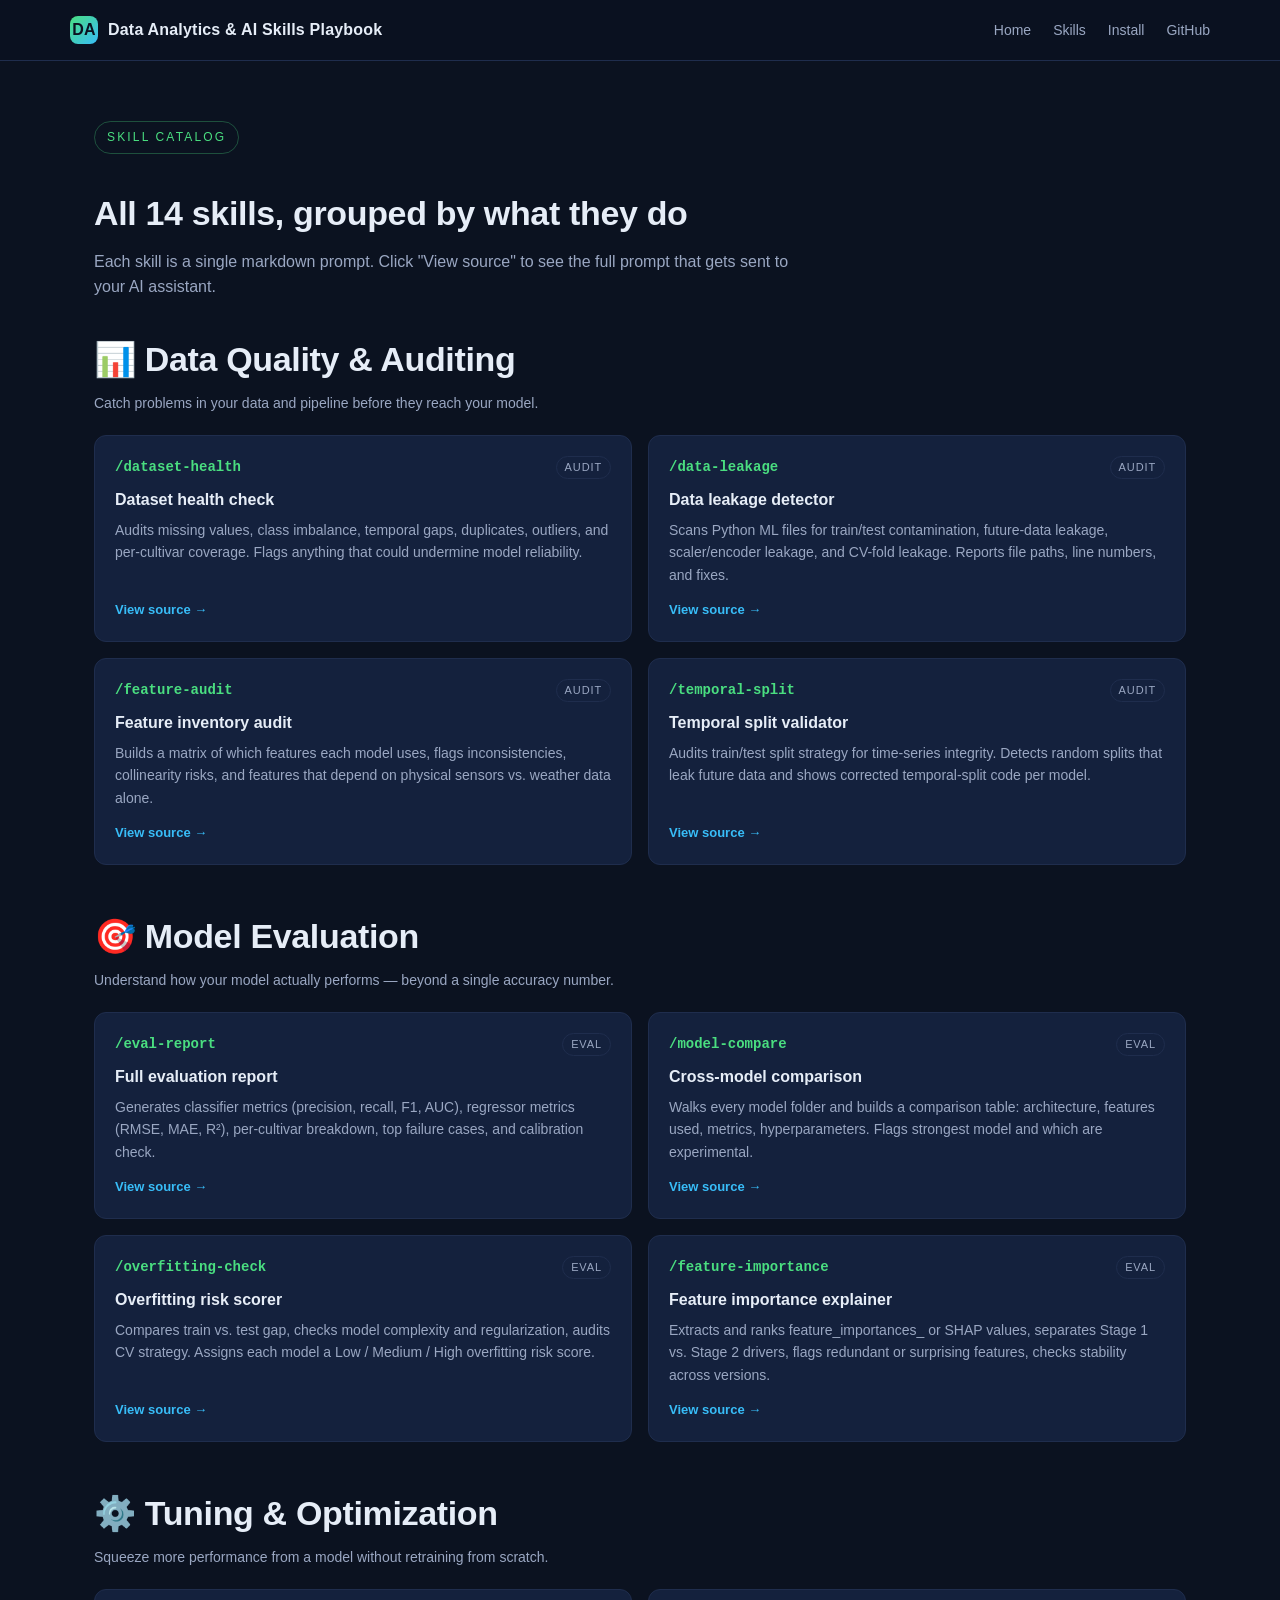
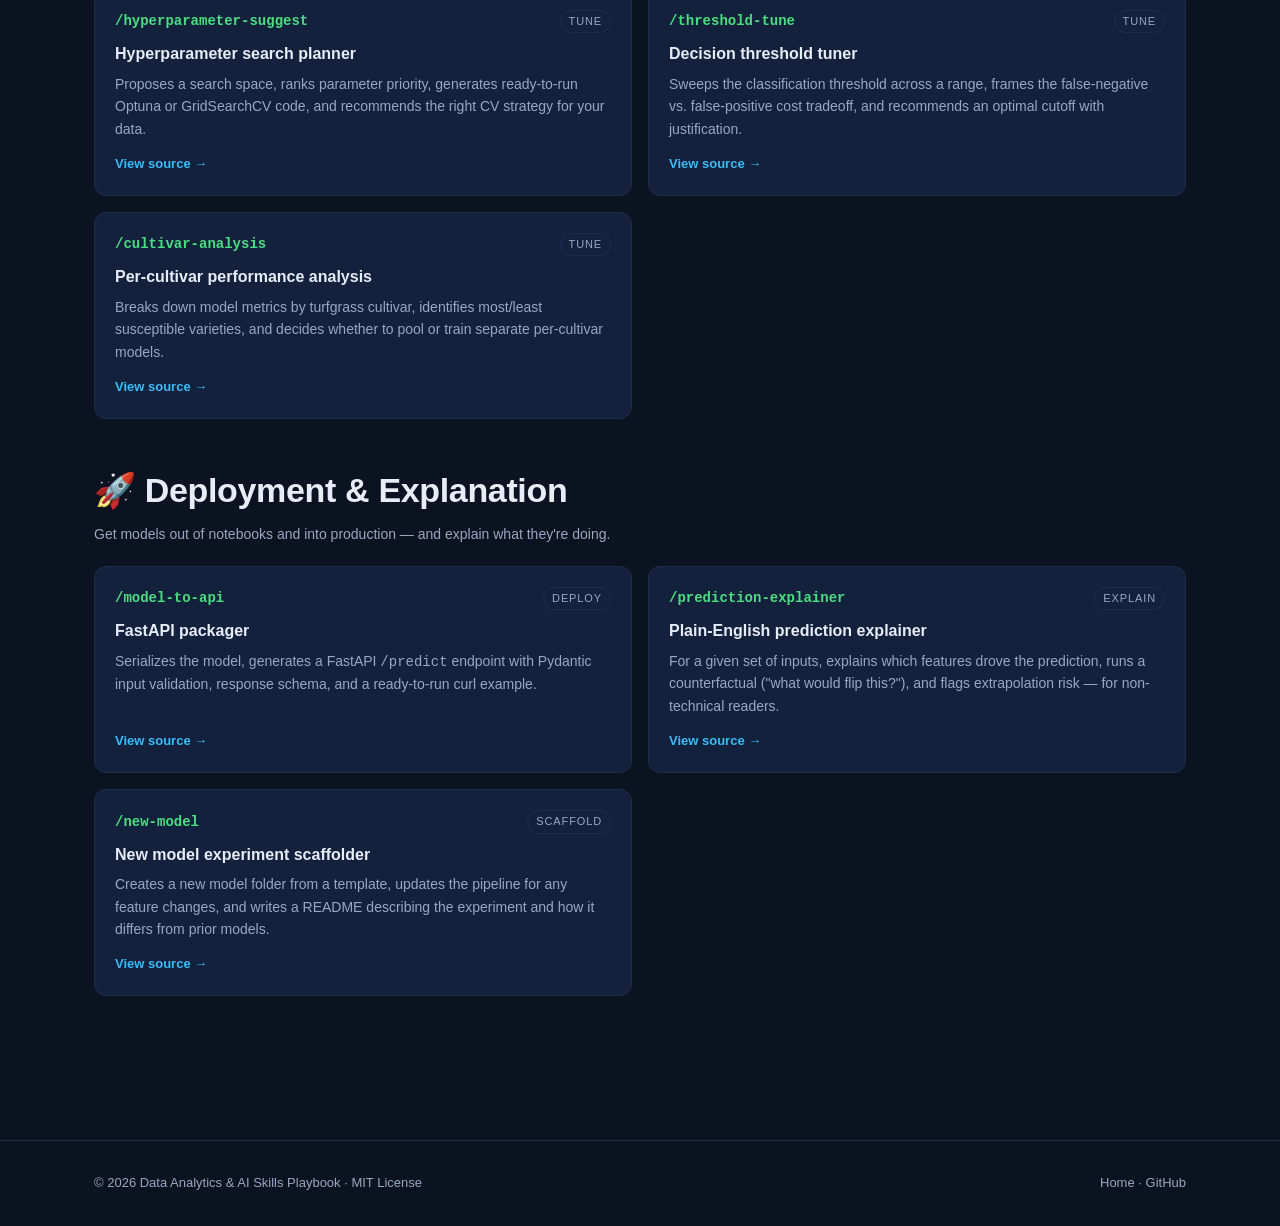
==== skills.html @ b908f193 "Initial commit: Data Analytics & AI Skills Playbook 14 reusable AI prompts grouped into 4 categories" ====
<!doctype html>
<html lang="en">
<head>
  <meta charset="utf-8" />
  <meta name="viewport" content="width=device-width, initial-scale=1" />
  <title>Skills · Data Analytics & AI Skills Playbook</title>
  <meta name="description" content="Browse all 14 skills in the Data Analytics & AI Skills Playbook." />
  <link rel="stylesheet" href="assets/styles.css" />
</head>
<body>

<header class="site">
  <div class="container nav">
    <a class="brand" href="index.html">
      <span class="logo">DA</span>
      <span>Data Analytics &amp; AI Skills Playbook</span>
    </a>
    <nav class="nav-links">
      <a href="index.html">Home</a>
      <a href="skills.html">Skills</a>
      <a href="index.html#install">Install</a>
      <a href="https://github.com/massadraza/Data-Analytics-and-AI-Skills-Playbook" target="_blank" rel="noopener">GitHub</a>
    </nav>
  </div>
</header>

<section>
  <div class="container">
    <span class="eyebrow">Skill catalog</span>
    <h2 style="margin-top:14px;">All 14 skills, grouped by what they do</h2>
    <p class="section-sub">Each skill is a single markdown prompt. Click "View source" to see the full prompt that gets sent to your AI assistant.</p>

    <!-- ============ DATA QUALITY & AUDITING ============ -->
    <div class="category">
      <h2>📊 Data Quality &amp; Auditing</h2>
      <p class="cat-sub">Catch problems in your data and pipeline before they reach your model.</p>
      <div class="skill-grid">

        <div class="skill">
          <div class="skill-head">
            <span class="name">/dataset-health</span>
            <span class="pill">Audit</span>
          </div>
          <h3>Dataset health check</h3>
          <p>Audits missing values, class imbalance, temporal gaps, duplicates, outliers, and per-cultivar coverage. Flags anything that could undermine model reliability.</p>
          <a class="view" href="skills/dataset-health.md">View source →</a>
        </div>

        <div class="skill">
          <div class="skill-head">
            <span class="name">/data-leakage</span>
            <span class="pill">Audit</span>
          </div>
          <h3>Data leakage detector</h3>
          <p>Scans Python ML files for train/test contamination, future-data leakage, scaler/encoder leakage, and CV-fold leakage. Reports file paths, line numbers, and fixes.</p>
          <a class="view" href="skills/data-leakage.md">View source →</a>
        </div>

        <div class="skill">
          <div class="skill-head">
            <span class="name">/feature-audit</span>
            <span class="pill">Audit</span>
          </div>
          <h3>Feature inventory audit</h3>
          <p>Builds a matrix of which features each model uses, flags inconsistencies, collinearity risks, and features that depend on physical sensors vs. weather data alone.</p>
          <a class="view" href="skills/feature-audit.md">View source →</a>
        </div>

        <div class="skill">
          <div class="skill-head">
            <span class="name">/temporal-split</span>
            <span class="pill">Audit</span>
          </div>
          <h3>Temporal split validator</h3>
          <p>Audits train/test split strategy for time-series integrity. Detects random splits that leak future data and shows corrected temporal-split code per model.</p>
          <a class="view" href="skills/temporal-split.md">View source →</a>
        </div>

      </div>
    </div>

    <!-- ============ MODEL EVALUATION ============ -->
    <div class="category">
      <h2>🎯 Model Evaluation</h2>
      <p class="cat-sub">Understand how your model actually performs — beyond a single accuracy number.</p>
      <div class="skill-grid">

        <div class="skill">
          <div class="skill-head">
            <span class="name">/eval-report</span>
            <span class="pill">Eval</span>
          </div>
          <h3>Full evaluation report</h3>
          <p>Generates classifier metrics (precision, recall, F1, AUC), regressor metrics (RMSE, MAE, R²), per-cultivar breakdown, top failure cases, and calibration check.</p>
          <a class="view" href="skills/eval-report.md">View source →</a>
        </div>

        <div class="skill">
          <div class="skill-head">
            <span class="name">/model-compare</span>
            <span class="pill">Eval</span>
          </div>
          <h3>Cross-model comparison</h3>
          <p>Walks every model folder and builds a comparison table: architecture, features used, metrics, hyperparameters. Flags strongest model and which are experimental.</p>
          <a class="view" href="skills/model-compare.md">View source →</a>
        </div>

        <div class="skill">
          <div class="skill-head">
            <span class="name">/overfitting-check</span>
            <span class="pill">Eval</span>
          </div>
          <h3>Overfitting risk scorer</h3>
          <p>Compares train vs. test gap, checks model complexity and regularization, audits CV strategy. Assigns each model a Low / Medium / High overfitting risk score.</p>
          <a class="view" href="skills/overfitting-check.md">View source →</a>
        </div>

        <div class="skill">
          <div class="skill-head">
            <span class="name">/feature-importance</span>
            <span class="pill">Eval</span>
          </div>
          <h3>Feature importance explainer</h3>
          <p>Extracts and ranks feature_importances_ or SHAP values, separates Stage 1 vs. Stage 2 drivers, flags redundant or surprising features, checks stability across versions.</p>
          <a class="view" href="skills/feature-importance.md">View source →</a>
        </div>

      </div>
    </div>

    <!-- ============ TUNING & OPTIMIZATION ============ -->
    <div class="category">
      <h2>⚙️ Tuning &amp; Optimization</h2>
      <p class="cat-sub">Squeeze more performance from a model without retraining from scratch.</p>
      <div class="skill-grid">

        <div class="skill">
          <div class="skill-head">
            <span class="name">/hyperparameter-suggest</span>
            <span class="pill">Tune</span>
          </div>
          <h3>Hyperparameter search planner</h3>
          <p>Proposes a search space, ranks parameter priority, generates ready-to-run Optuna or GridSearchCV code, and recommends the right CV strategy for your data.</p>
          <a class="view" href="skills/hyperparameter-suggest.md">View source →</a>
        </div>

        <div class="skill">
          <div class="skill-head">
            <span class="name">/threshold-tune</span>
            <span class="pill">Tune</span>
          </div>
          <h3>Decision threshold tuner</h3>
          <p>Sweeps the classification threshold across a range, frames the false-negative vs. false-positive cost tradeoff, and recommends an optimal cutoff with justification.</p>
          <a class="view" href="skills/threshold-tune.md">View source →</a>
        </div>

        <div class="skill">
          <div class="skill-head">
            <span class="name">/cultivar-analysis</span>
            <span class="pill">Tune</span>
          </div>
          <h3>Per-cultivar performance analysis</h3>
          <p>Breaks down model metrics by turfgrass cultivar, identifies most/least susceptible varieties, and decides whether to pool or train separate per-cultivar models.</p>
          <a class="view" href="skills/cultivar-analysis.md">View source →</a>
        </div>

      </div>
    </div>

    <!-- ============ DEPLOYMENT & EXPLANATION ============ -->
    <div class="category">
      <h2>🚀 Deployment &amp; Explanation</h2>
      <p class="cat-sub">Get models out of notebooks and into production — and explain what they're doing.</p>
      <div class="skill-grid">

        <div class="skill">
          <div class="skill-head">
            <span class="name">/model-to-api</span>
            <span class="pill">Deploy</span>
          </div>
          <h3>FastAPI packager</h3>
          <p>Serializes the model, generates a FastAPI <code>/predict</code> endpoint with Pydantic input validation, response schema, and a ready-to-run curl example.</p>
          <a class="view" href="skills/model-to-api.md">View source →</a>
        </div>

        <div class="skill">
          <div class="skill-head">
            <span class="name">/prediction-explainer</span>
            <span class="pill">Explain</span>
          </div>
          <h3>Plain-English prediction explainer</h3>
          <p>For a given set of inputs, explains which features drove the prediction, runs a counterfactual ("what would flip this?"), and flags extrapolation risk — for non-technical readers.</p>
          <a class="view" href="skills/prediction-explainer.md">View source →</a>
        </div>

        <div class="skill">
          <div class="skill-head">
            <span class="name">/new-model</span>
            <span class="pill">Scaffold</span>
          </div>
          <h3>New model experiment scaffolder</h3>
          <p>Creates a new model folder from a template, updates the pipeline for any feature changes, and writes a README describing the experiment and how it differs from prior models.</p>
          <a class="view" href="skills/new-model.md">View source →</a>
        </div>

      </div>
    </div>

  </div>
</section>

<footer class="site">
  <div class="container row">
    <div>© 2026 Data Analytics &amp; AI Skills Playbook · MIT License</div>
    <div>
      <a href="index.html">Home</a> ·
      <a href="https://github.com/massadraza/Data-Analytics-and-AI-Skills-Playbook" target="_blank" rel="noopener">GitHub</a>
    </div>
  </div>
</footer>

</body>
</html>
---- assets/styles.css ----
:root {
  --bg: #0b1220;
  --bg-elev: #111a2e;
  --bg-card: #14213d;
  --border: #1f2d4d;
  --text: #e6edf7;
  --text-dim: #9aa7c2;
  --accent: #4ade80;
  --accent-2: #38bdf8;
  --accent-3: #f59e0b;
  --code-bg: #0d1424;
  --radius: 12px;
  --maxw: 1140px;
  --font: -apple-system, BlinkMacSystemFont, "Segoe UI", Roboto, Helvetica, Arial, sans-serif;
  --mono: "SF Mono", Menlo, Monaco, Consolas, "Liberation Mono", monospace;
}

* { box-sizing: border-box; }

html, body {
  margin: 0;
  padding: 0;
  background: var(--bg);
  color: var(--text);
  font-family: var(--font);
  line-height: 1.6;
  -webkit-font-smoothing: antialiased;
}

a { color: var(--accent-2); text-decoration: none; }
a:hover { text-decoration: underline; }

.container {
  max-width: var(--maxw);
  margin: 0 auto;
  padding: 0 24px;
}

/* ---------- Header ---------- */
header.site {
  position: sticky;
  top: 0;
  z-index: 10;
  background: rgba(11, 18, 32, 0.85);
  backdrop-filter: saturate(140%) blur(10px);
  border-bottom: 1px solid var(--border);
}
.nav {
  display: flex;
  align-items: center;
  justify-content: space-between;
  padding: 16px 0;
}
.brand {
  display: flex;
  align-items: center;
  gap: 10px;
  font-weight: 700;
  color: var(--text);
  letter-spacing: 0.2px;
}
.brand .logo {
  width: 28px; height: 28px;
  border-radius: 8px;
  background: linear-gradient(135deg, var(--accent), var(--accent-2));
  display: inline-flex; align-items: center; justify-content: center;
  color: #0b1220; font-weight: 800;
}
.nav-links { display: flex; gap: 22px; }
.nav-links a {
  color: var(--text-dim);
  font-size: 14px;
  font-weight: 500;
}
.nav-links a:hover { color: var(--text); text-decoration: none; }

/* ---------- Hero ---------- */
.hero {
  padding: 80px 0 60px;
  text-align: center;
  background:
    radial-gradient(1200px 400px at 50% -100px, rgba(74, 222, 128, 0.18), transparent 60%),
    radial-gradient(800px 300px at 80% 0%, rgba(56, 189, 248, 0.12), transparent 60%);
}
.eyebrow {
  display: inline-block;
  font-size: 12px;
  letter-spacing: 0.18em;
  text-transform: uppercase;
  color: var(--accent);
  padding: 6px 12px;
  border: 1px solid rgba(74, 222, 128, 0.3);
  border-radius: 999px;
  margin-bottom: 18px;
}
.hero h1 {
  font-size: clamp(32px, 5vw, 52px);
  line-height: 1.15;
  margin: 0 0 16px;
  letter-spacing: -0.02em;
}
.hero h1 .grad {
  background: linear-gradient(90deg, var(--accent), var(--accent-2));
  -webkit-background-clip: text;
  background-clip: text;
  color: transparent;
}
.hero p.lead {
  max-width: 720px;
  margin: 0 auto 28px;
  font-size: 18px;
  color: var(--text-dim);
}
.cta-row {
  display: flex;
  gap: 12px;
  justify-content: center;
  flex-wrap: wrap;
}
.btn {
  display: inline-flex;
  align-items: center;
  gap: 8px;
  padding: 12px 20px;
  border-radius: 10px;
  font-weight: 600;
  font-size: 14px;
  border: 1px solid transparent;
  transition: transform .08s ease, background .2s ease, border-color .2s ease;
}
.btn-primary {
  background: var(--accent);
  color: #052e16;
}
.btn-primary:hover { background: #22c55e; text-decoration: none; transform: translateY(-1px); }
.btn-secondary {
  background: transparent;
  color: var(--text);
  border-color: var(--border);
}
.btn-secondary:hover { border-color: var(--accent-2); text-decoration: none; }

/* ---------- Stats ---------- */
.stats {
  display: grid;
  grid-template-columns: repeat(4, 1fr);
  gap: 16px;
  margin: 40px 0;
}
.stat {
  background: var(--bg-card);
  border: 1px solid var(--border);
  border-radius: var(--radius);
  padding: 20px;
  text-align: center;
}
.stat .num {
  font-size: 32px;
  font-weight: 700;
  color: var(--accent);
  line-height: 1;
}
.stat .label {
  font-size: 13px;
  color: var(--text-dim);
  margin-top: 6px;
}
@media (max-width: 720px) {
  .stats { grid-template-columns: repeat(2, 1fr); }
}

/* ---------- Sections ---------- */
section { padding: 60px 0; }
section.alt { background: var(--bg-elev); border-block: 1px solid var(--border); }
h2 {
  font-size: clamp(24px, 3.2vw, 34px);
  margin: 0 0 8px;
  letter-spacing: -0.01em;
}
.section-sub {
  color: var(--text-dim);
  margin: 0 0 32px;
  max-width: 720px;
}

/* ---------- Feature cards ---------- */
.feature-grid {
  display: grid;
  grid-template-columns: repeat(3, 1fr);
  gap: 20px;
}
.feature {
  background: var(--bg-card);
  border: 1px solid var(--border);
  border-radius: var(--radius);
  padding: 24px;
}
.feature .icon {
  width: 38px; height: 38px;
  border-radius: 10px;
  background: rgba(74, 222, 128, 0.12);
  color: var(--accent);
  display: inline-flex; align-items: center; justify-content: center;
  font-size: 20px;
  margin-bottom: 14px;
}
.feature h3 { margin: 0 0 8px; font-size: 18px; }
.feature p { margin: 0; color: var(--text-dim); font-size: 14px; }
@media (max-width: 900px) {
  .feature-grid { grid-template-columns: 1fr; }
}

/* ---------- Tool support strip ---------- */
.tools {
  display: grid;
  grid-template-columns: repeat(6, 1fr);
  gap: 14px;
}
.tool {
  background: var(--bg-card);
  border: 1px solid var(--border);
  border-radius: var(--radius);
  padding: 16px;
  text-align: center;
  font-size: 13px;
  color: var(--text-dim);
  font-weight: 500;
}
.tool .glyph { font-size: 22px; display: block; margin-bottom: 4px; }
@media (max-width: 900px) { .tools { grid-template-columns: repeat(3, 1fr); } }
@media (max-width: 480px) { .tools { grid-template-columns: repeat(2, 1fr); } }

/* ---------- Steps ---------- */
.steps { display: grid; grid-template-columns: repeat(3, 1fr); gap: 20px; }
.step {
  background: var(--bg-card);
  border: 1px solid var(--border);
  border-radius: var(--radius);
  padding: 22px;
}
.step .num {
  display: inline-flex;
  align-items: center; justify-content: center;
  width: 28px; height: 28px;
  border-radius: 50%;
  background: var(--accent);
  color: #052e16;
  font-weight: 700;
  font-size: 13px;
  margin-bottom: 10px;
}
.step h3 { margin: 0 0 6px; font-size: 16px; }
.step p { margin: 0 0 12px; color: var(--text-dim); font-size: 14px; }
pre.code {
  background: var(--code-bg);
  border: 1px solid var(--border);
  border-radius: 8px;
  padding: 12px 14px;
  overflow-x: auto;
  font-family: var(--mono);
  font-size: 13px;
  color: #cde7ff;
  margin: 0;
}
@media (max-width: 900px) { .steps { grid-template-columns: 1fr; } }

/* ---------- Skills page ---------- */
.category {
  margin-bottom: 44px;
}
.category h2 { margin-bottom: 6px; }
.category .cat-sub { color: var(--text-dim); margin: 0 0 20px; font-size: 14px; }

.skill-grid {
  display: grid;
  grid-template-columns: repeat(2, 1fr);
  gap: 16px;
}
.skill {
  background: var(--bg-card);
  border: 1px solid var(--border);
  border-radius: var(--radius);
  padding: 20px;
  display: flex;
  flex-direction: column;
  transition: transform .08s ease, border-color .2s ease;
}
.skill:hover { transform: translateY(-2px); border-color: var(--accent); }
.skill-head {
  display: flex;
  align-items: center;
  justify-content: space-between;
  margin-bottom: 8px;
}
.skill .name {
  font-family: var(--mono);
  font-size: 14px;
  color: var(--accent);
  font-weight: 600;
}
.skill .pill {
  font-size: 11px;
  color: var(--text-dim);
  border: 1px solid var(--border);
  border-radius: 999px;
  padding: 2px 8px;
  text-transform: uppercase;
  letter-spacing: 0.08em;
}
.skill h3 { margin: 0 0 6px; font-size: 16px; }
.skill p { margin: 0 0 14px; color: var(--text-dim); font-size: 14px; flex-grow: 1; }
.skill a.view {
  align-self: flex-start;
  font-size: 13px;
  color: var(--accent-2);
  font-weight: 600;
}
@media (max-width: 720px) { .skill-grid { grid-template-columns: 1fr; } }

/* ---------- Footer ---------- */
footer.site {
  border-top: 1px solid var(--border);
  padding: 32px 0;
  margin-top: 40px;
  color: var(--text-dim);
  font-size: 13px;
}
footer .row {
  display: flex;
  justify-content: space-between;
  flex-wrap: wrap;
  gap: 12px;
}
footer a { color: var(--text-dim); }
footer a:hover { color: var(--text); }
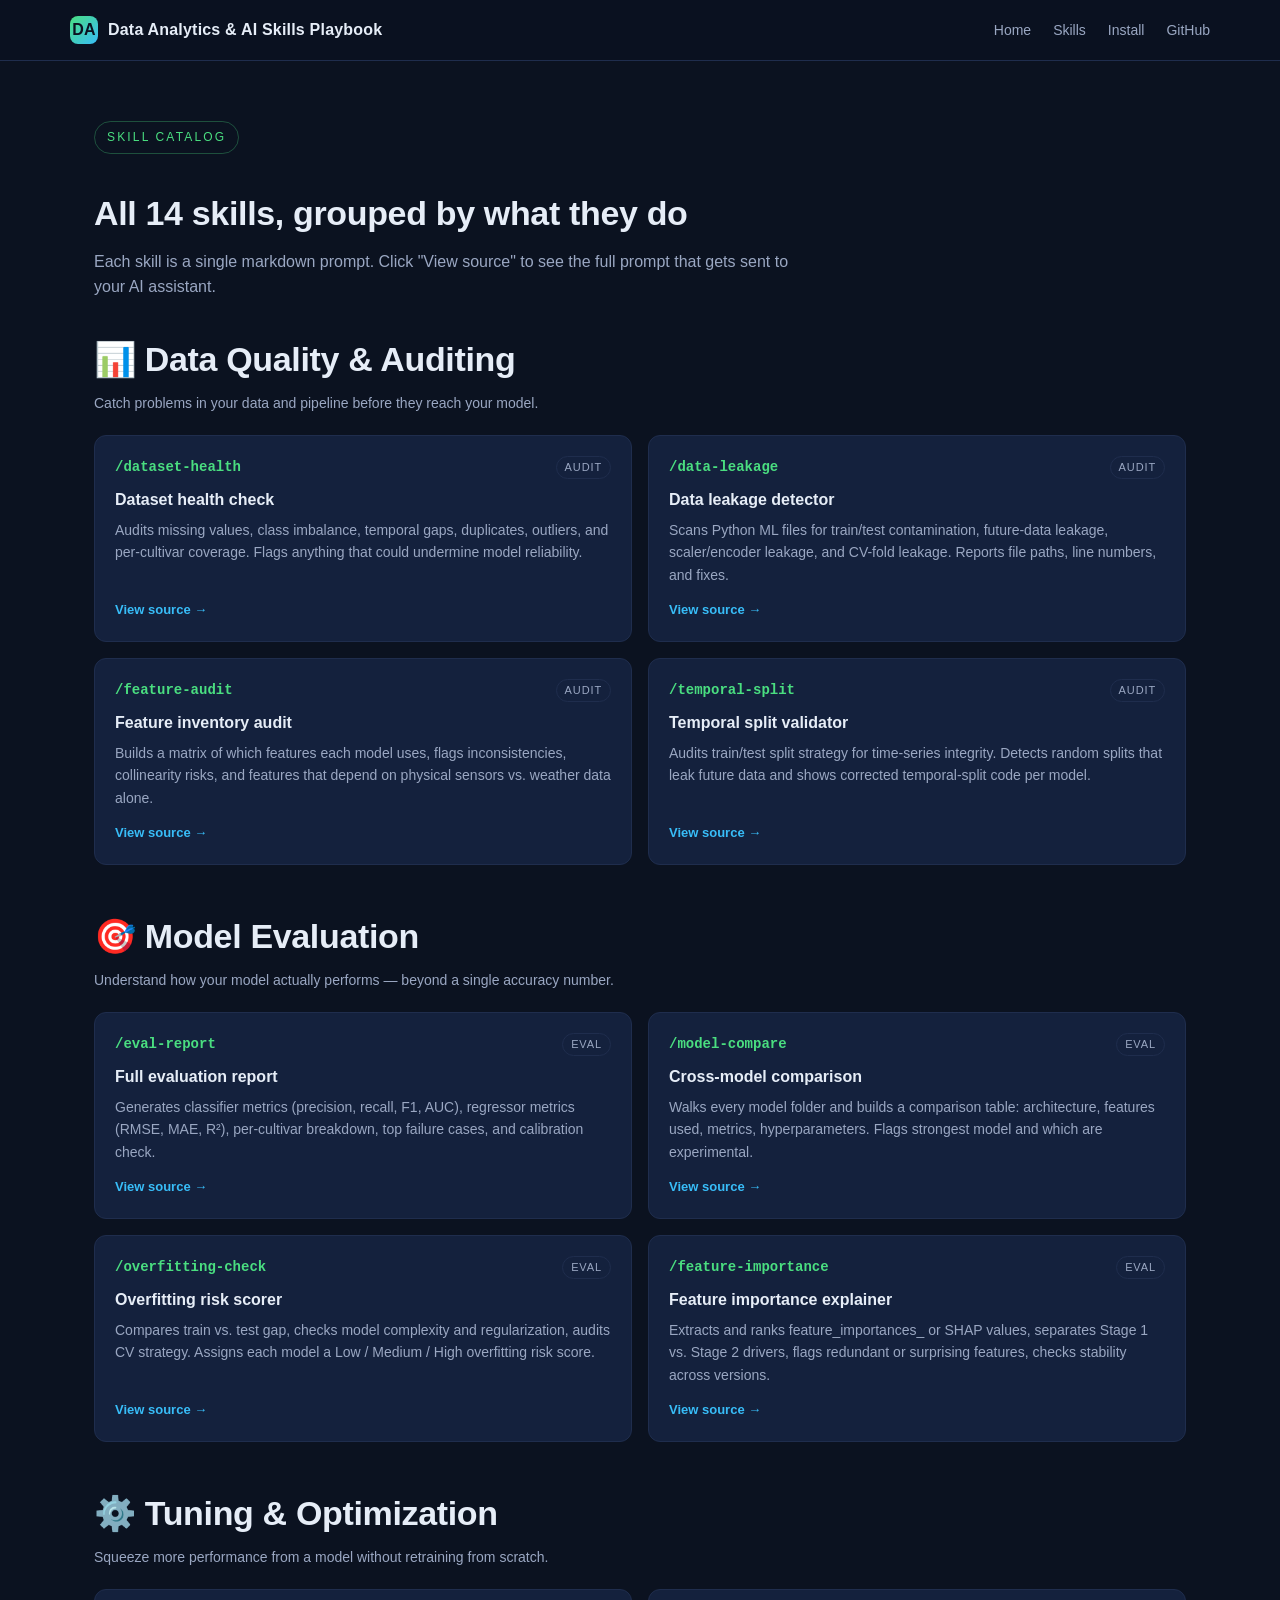
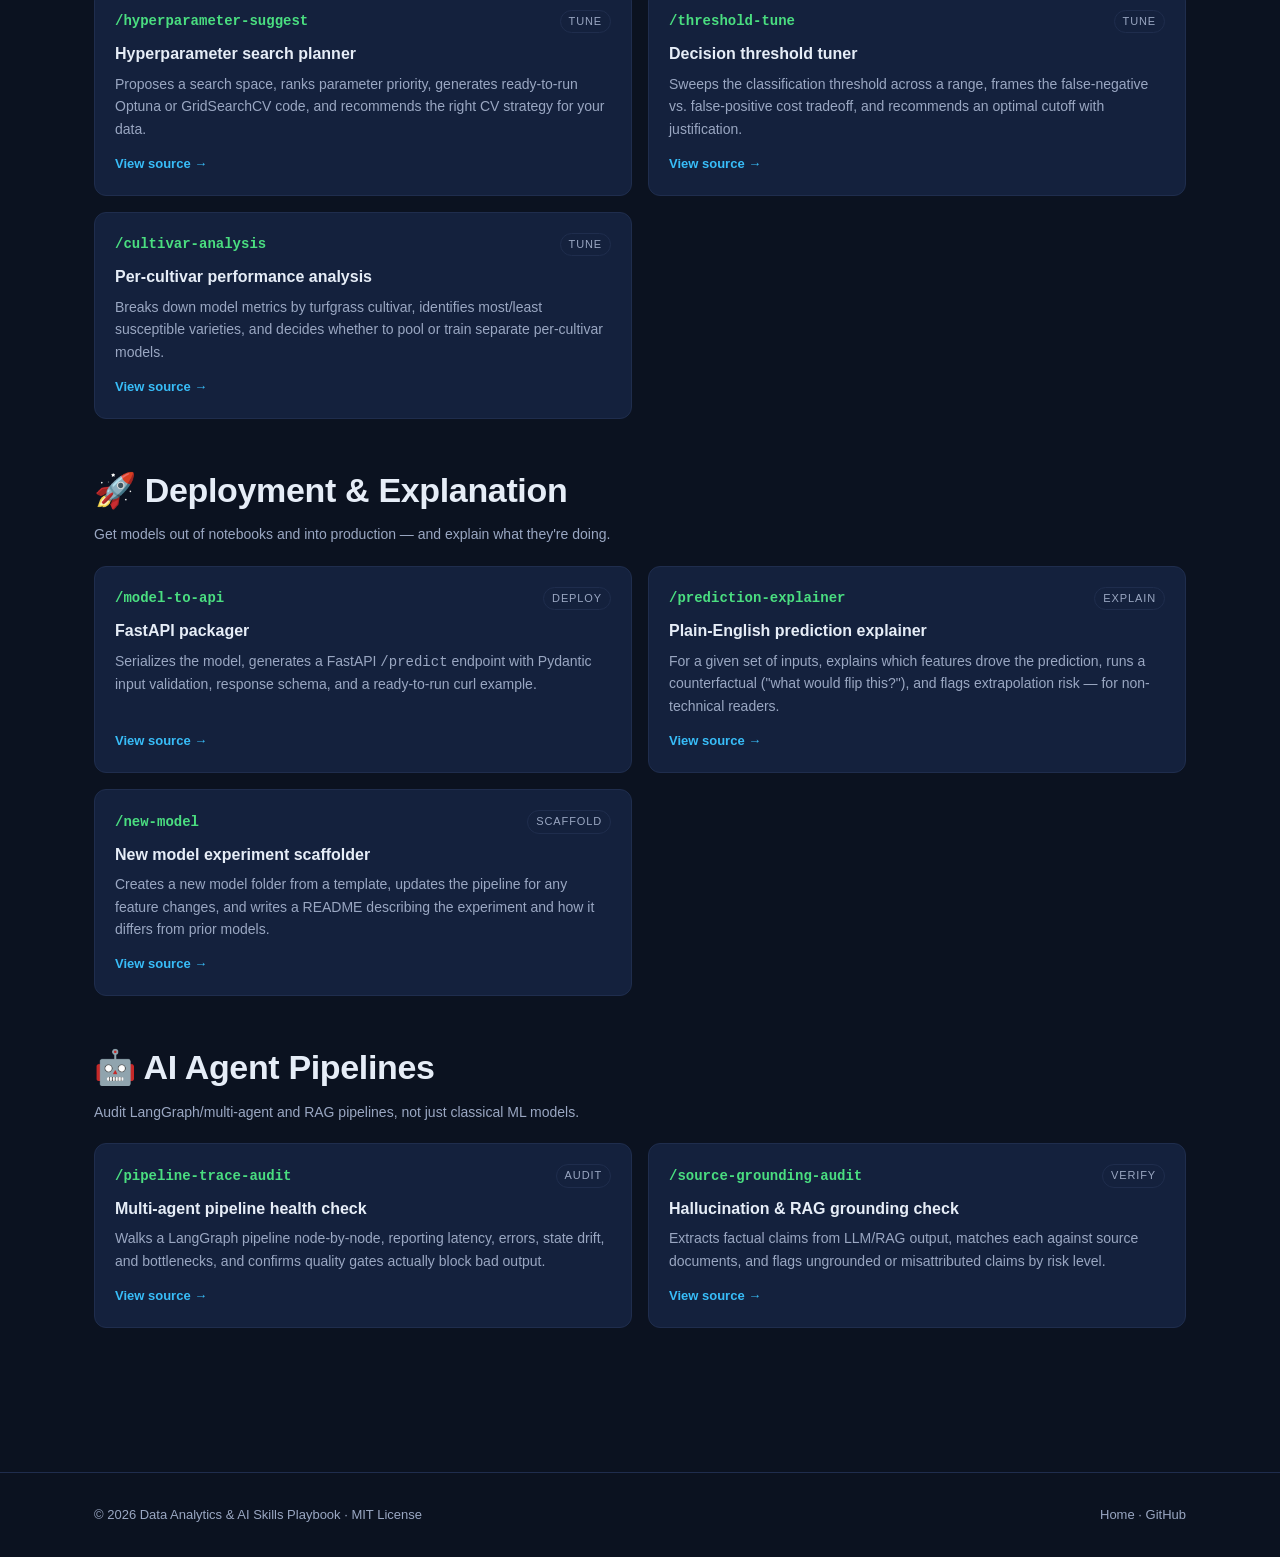
==== commit 95f7d7ac: "Add pipeline-trace-audit and source-grounding-audit skills for AI agent pipelines" ====
--- a/skills.html
+++ b/skills.html
@@ -206,6 +206,35 @@
       </div>
     </div>
 
+    <!-- ============ AI AGENT PIPELINES ============ -->
+    <div class="category">
+      <h2>🤖 AI Agent Pipelines</h2>
+      <p class="cat-sub">Audit LangGraph/multi-agent and RAG pipelines, not just classical ML models.</p>
+      <div class="skill-grid">
+
+        <div class="skill">
+          <div class="skill-head">
+            <span class="name">/pipeline-trace-audit</span>
+            <span class="pill">Audit</span>
+          </div>
+          <h3>Multi-agent pipeline health check</h3>
+          <p>Walks a LangGraph pipeline node-by-node, reporting latency, errors, state drift, and bottlenecks, and confirms quality gates actually block bad output.</p>
+          <a class="view" href="skills/pipeline-trace-audit.md">View source →</a>
+        </div>
+
+        <div class="skill">
+          <div class="skill-head">
+            <span class="name">/source-grounding-audit</span>
+            <span class="pill">Verify</span>
+          </div>
+          <h3>Hallucination &amp; RAG grounding check</h3>
+          <p>Extracts factual claims from LLM/RAG output, matches each against source documents, and flags ungrounded or misattributed claims by risk level.</p>
+          <a class="view" href="skills/source-grounding-audit.md">View source →</a>
+        </div>
+
+      </div>
+    </div>
+
   </div>
 </section>
 
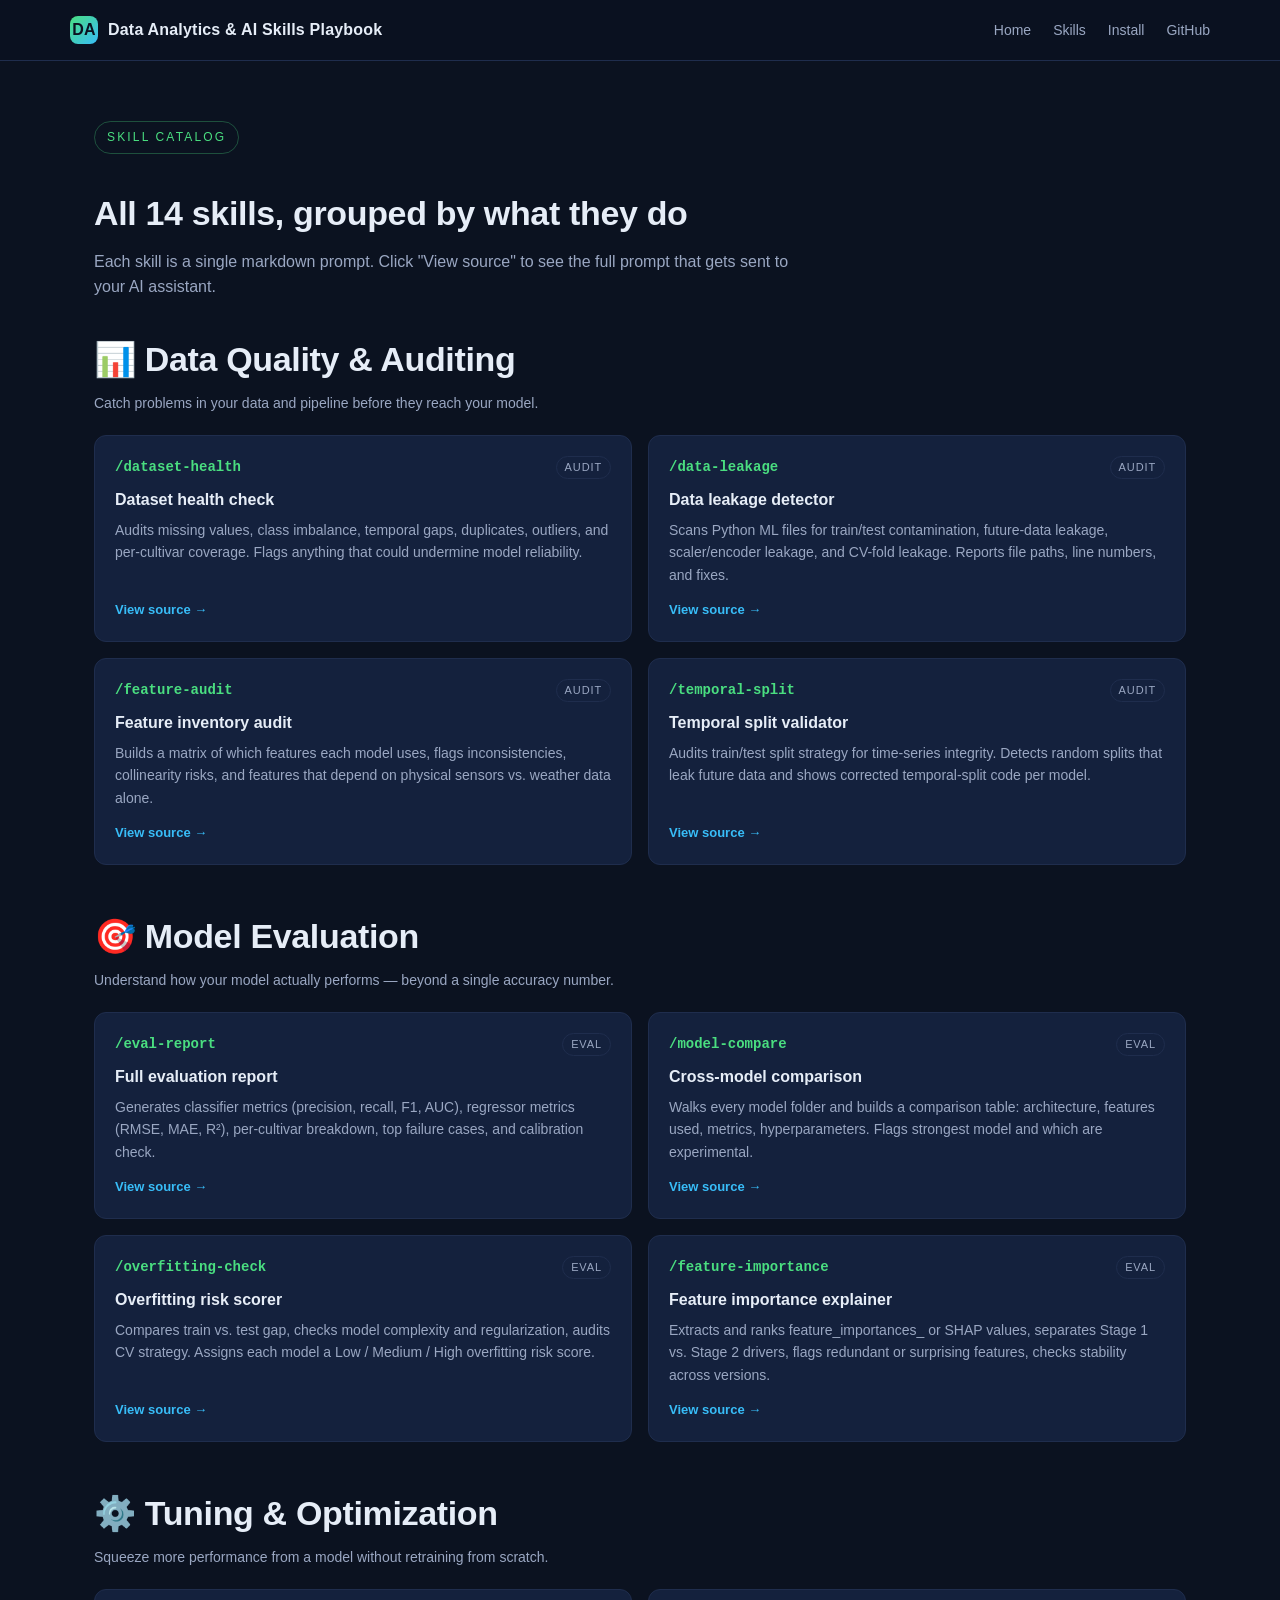
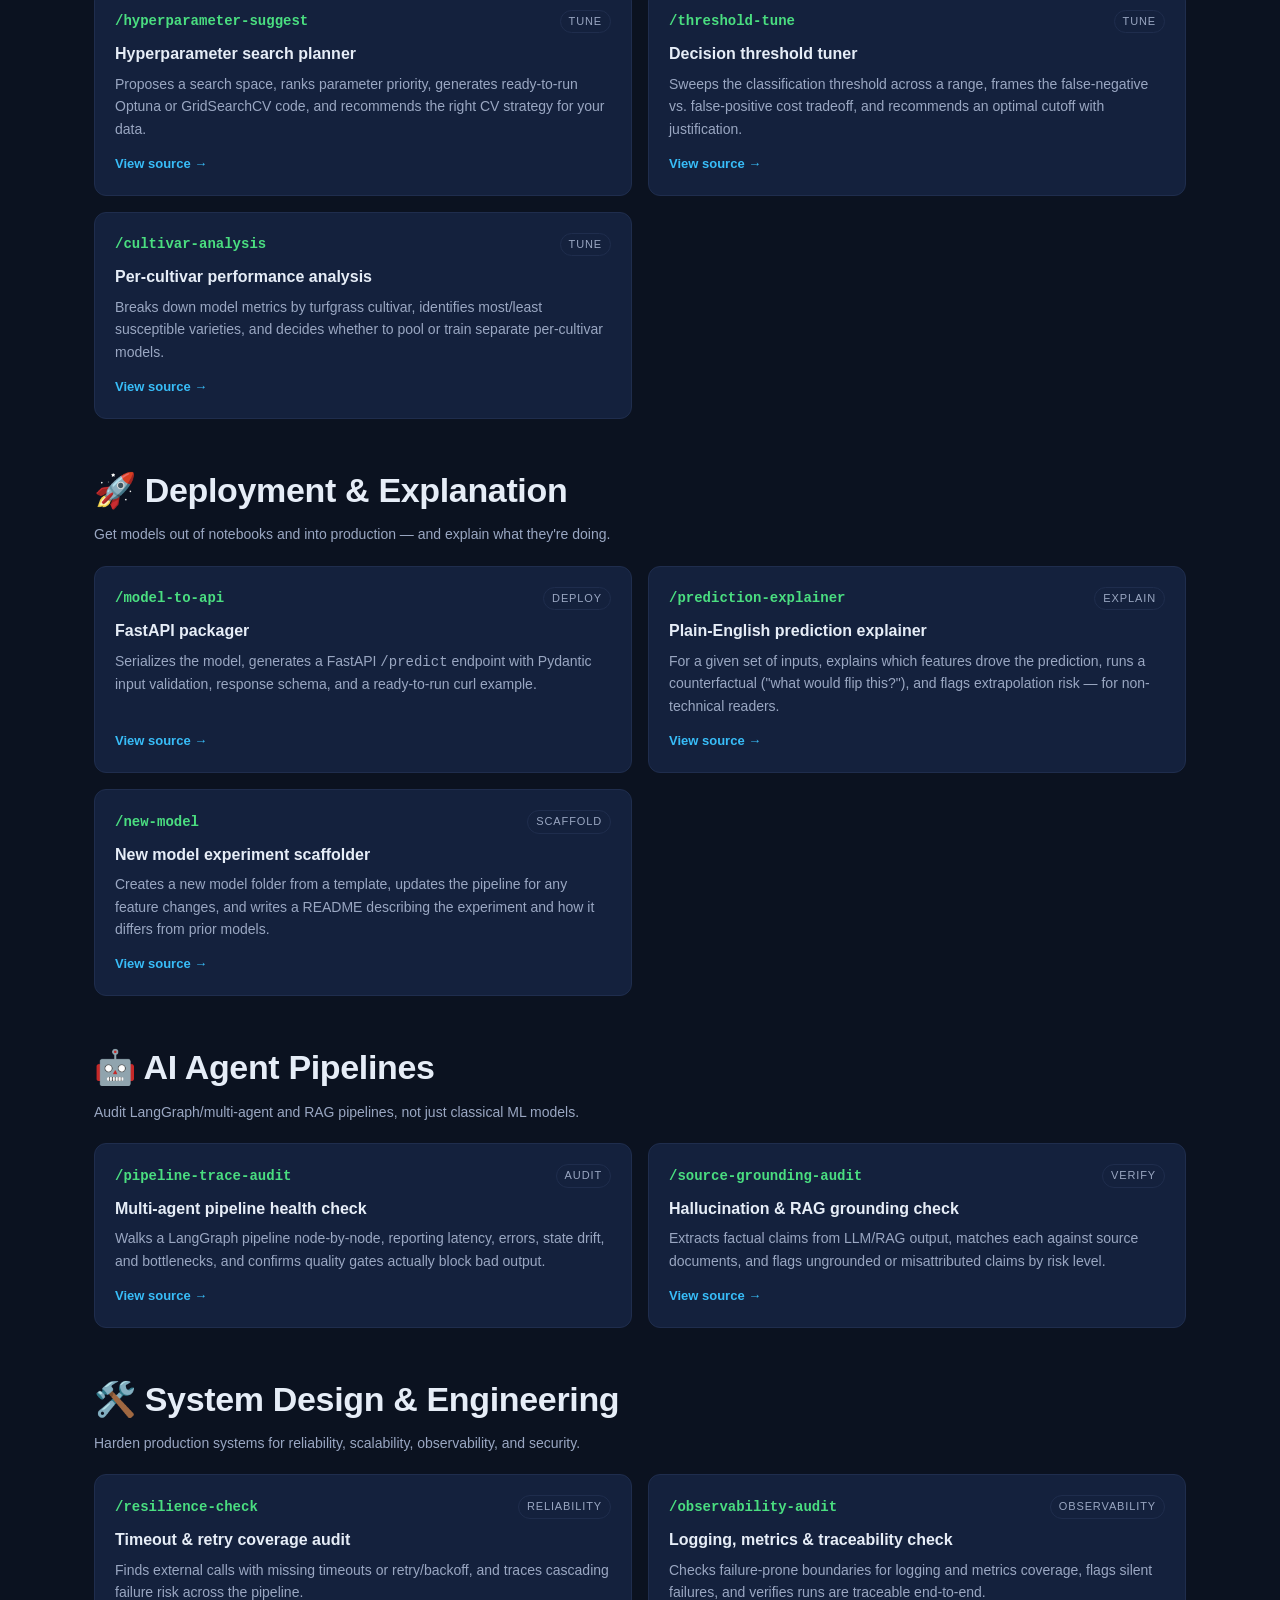
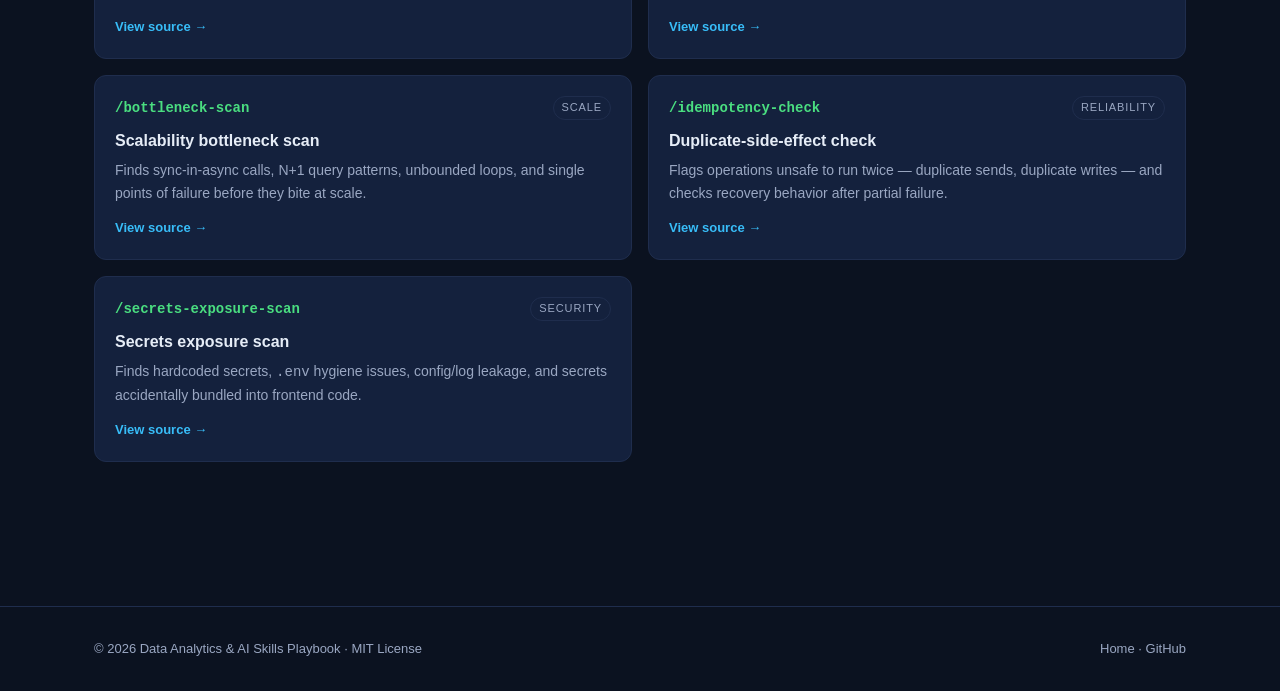
==== commit 86886cbb: "Add System Design & Engineering skills category (resilience, observability, scaling, idempotency, se" ====
--- a/skills.html
+++ b/skills.html
@@ -235,6 +235,65 @@
       </div>
     </div>
 
+    <!-- ============ SYSTEM DESIGN & ENGINEERING ============ -->
+    <div class="category">
+      <h2>🛠️ System Design &amp; Engineering</h2>
+      <p class="cat-sub">Harden production systems for reliability, scalability, observability, and security.</p>
+      <div class="skill-grid">
+
+        <div class="skill">
+          <div class="skill-head">
+            <span class="name">/resilience-check</span>
+            <span class="pill">Reliability</span>
+          </div>
+          <h3>Timeout &amp; retry coverage audit</h3>
+          <p>Finds external calls with missing timeouts or retry/backoff, and traces cascading failure risk across the pipeline.</p>
+          <a class="view" href="skills/resilience-check.md">View source →</a>
+        </div>
+
+        <div class="skill">
+          <div class="skill-head">
+            <span class="name">/observability-audit</span>
+            <span class="pill">Observability</span>
+          </div>
+          <h3>Logging, metrics &amp; traceability check</h3>
+          <p>Checks failure-prone boundaries for logging and metrics coverage, flags silent failures, and verifies runs are traceable end-to-end.</p>
+          <a class="view" href="skills/observability-audit.md">View source →</a>
+        </div>
+
+        <div class="skill">
+          <div class="skill-head">
+            <span class="name">/bottleneck-scan</span>
+            <span class="pill">Scale</span>
+          </div>
+          <h3>Scalability bottleneck scan</h3>
+          <p>Finds sync-in-async calls, N+1 query patterns, unbounded loops, and single points of failure before they bite at scale.</p>
+          <a class="view" href="skills/bottleneck-scan.md">View source →</a>
+        </div>
+
+        <div class="skill">
+          <div class="skill-head">
+            <span class="name">/idempotency-check</span>
+            <span class="pill">Reliability</span>
+          </div>
+          <h3>Duplicate-side-effect check</h3>
+          <p>Flags operations unsafe to run twice — duplicate sends, duplicate writes — and checks recovery behavior after partial failure.</p>
+          <a class="view" href="skills/idempotency-check.md">View source →</a>
+        </div>
+
+        <div class="skill">
+          <div class="skill-head">
+            <span class="name">/secrets-exposure-scan</span>
+            <span class="pill">Security</span>
+          </div>
+          <h3>Secrets exposure scan</h3>
+          <p>Finds hardcoded secrets, <code>.env</code> hygiene issues, config/log leakage, and secrets accidentally bundled into frontend code.</p>
+          <a class="view" href="skills/secrets-exposure-scan.md">View source →</a>
+        </div>
+
+      </div>
+    </div>
+
   </div>
 </section>
 
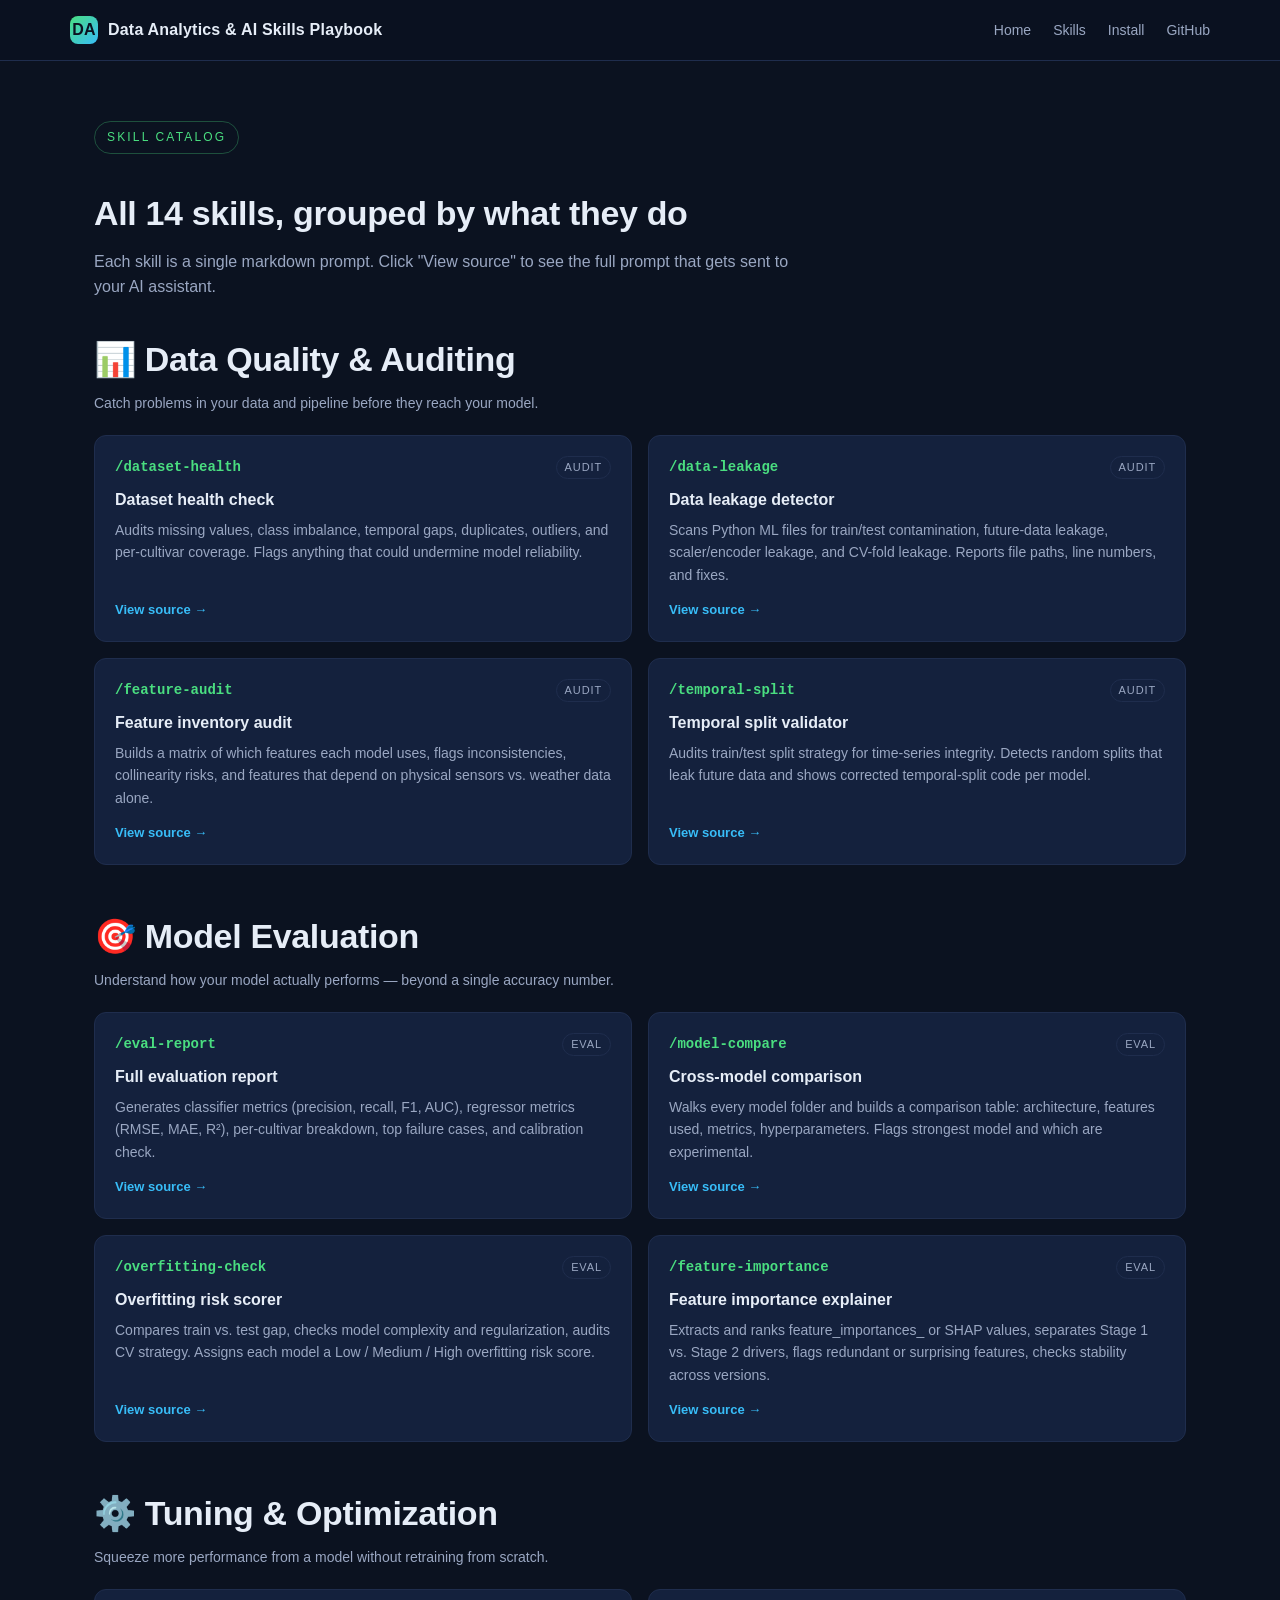
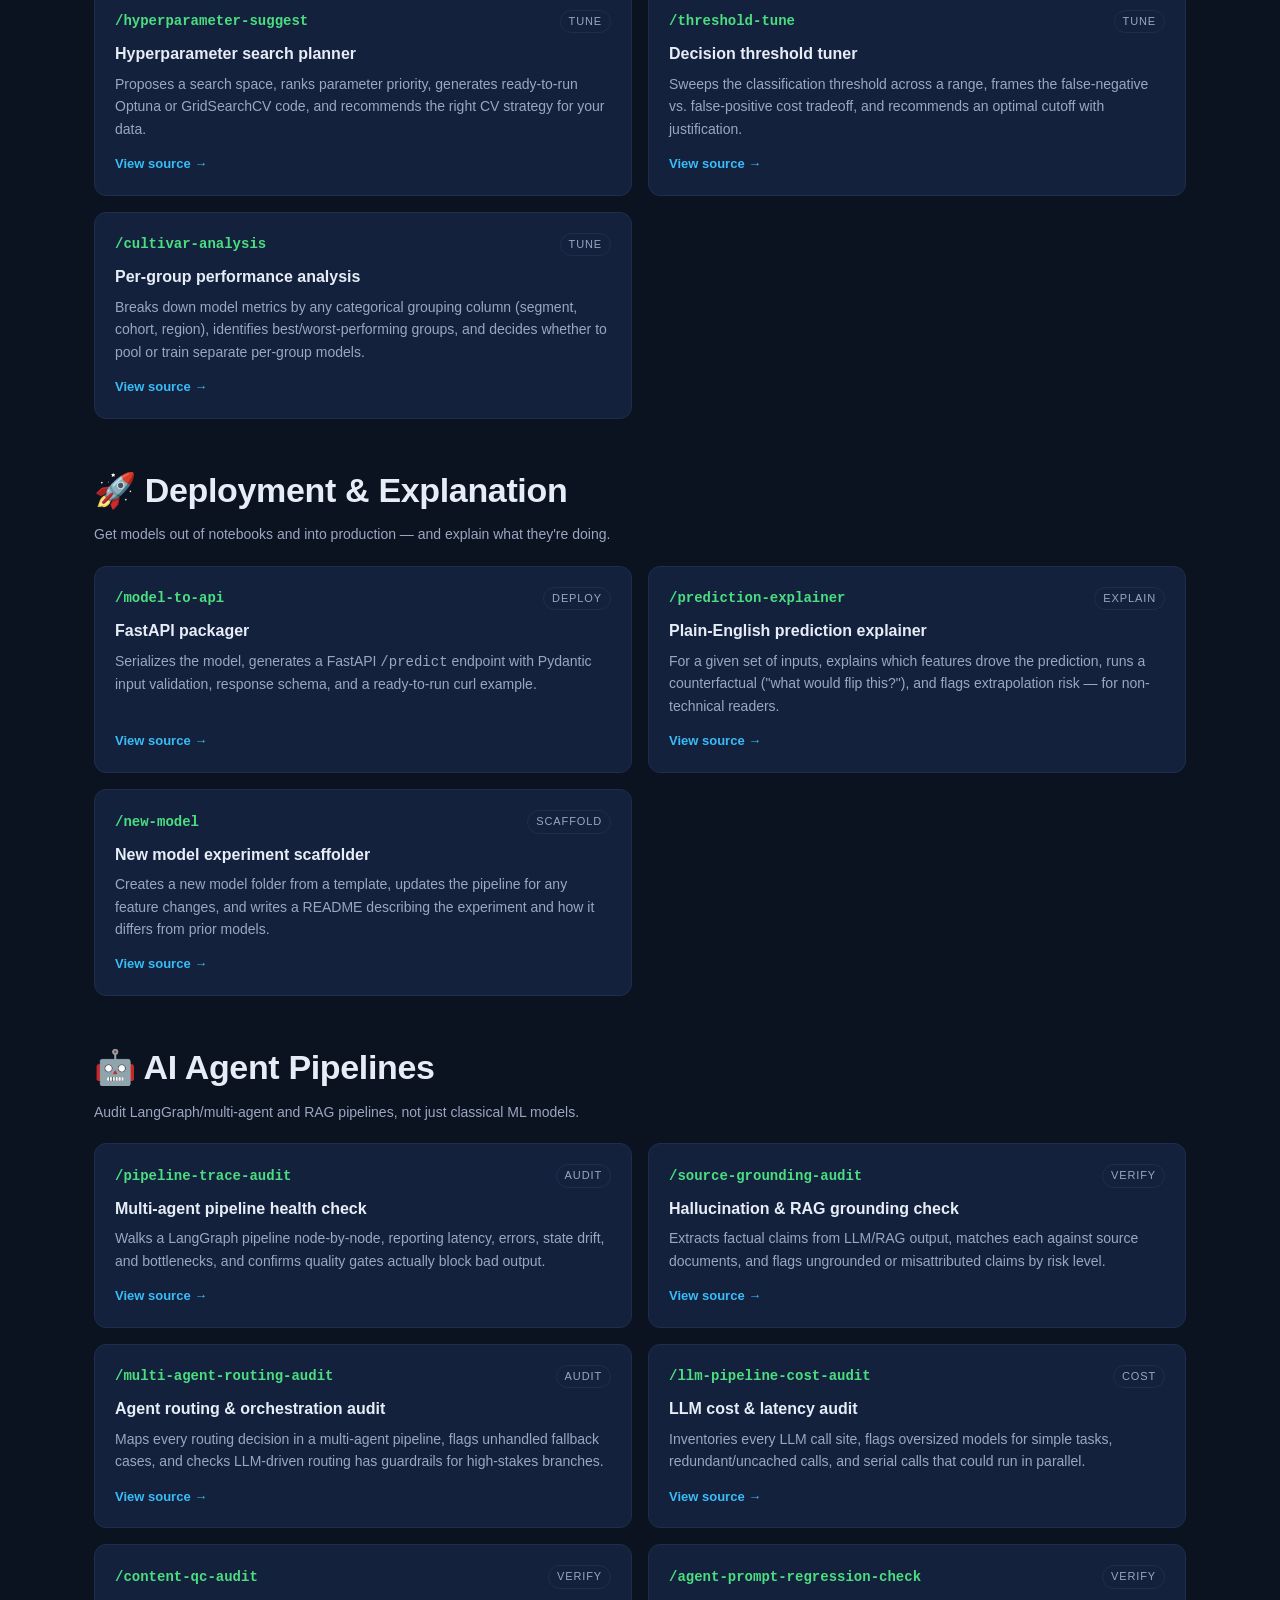
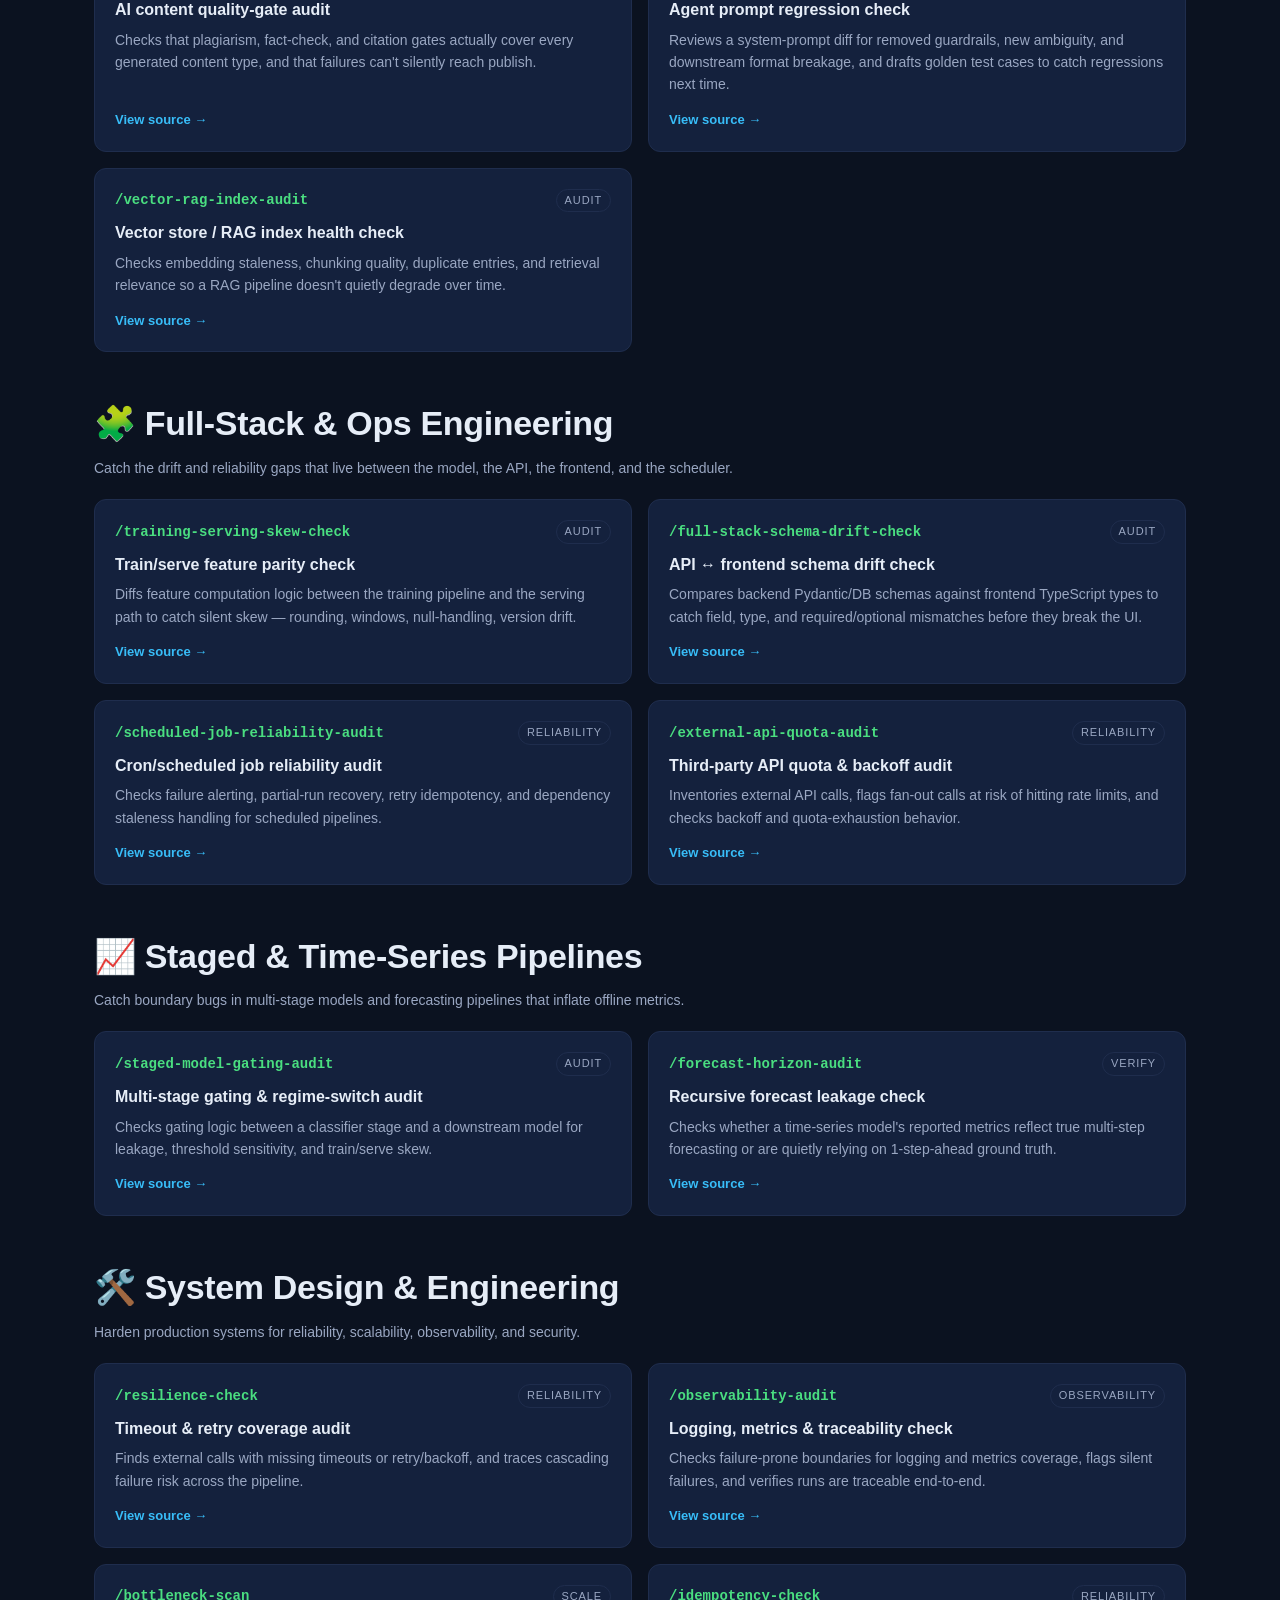
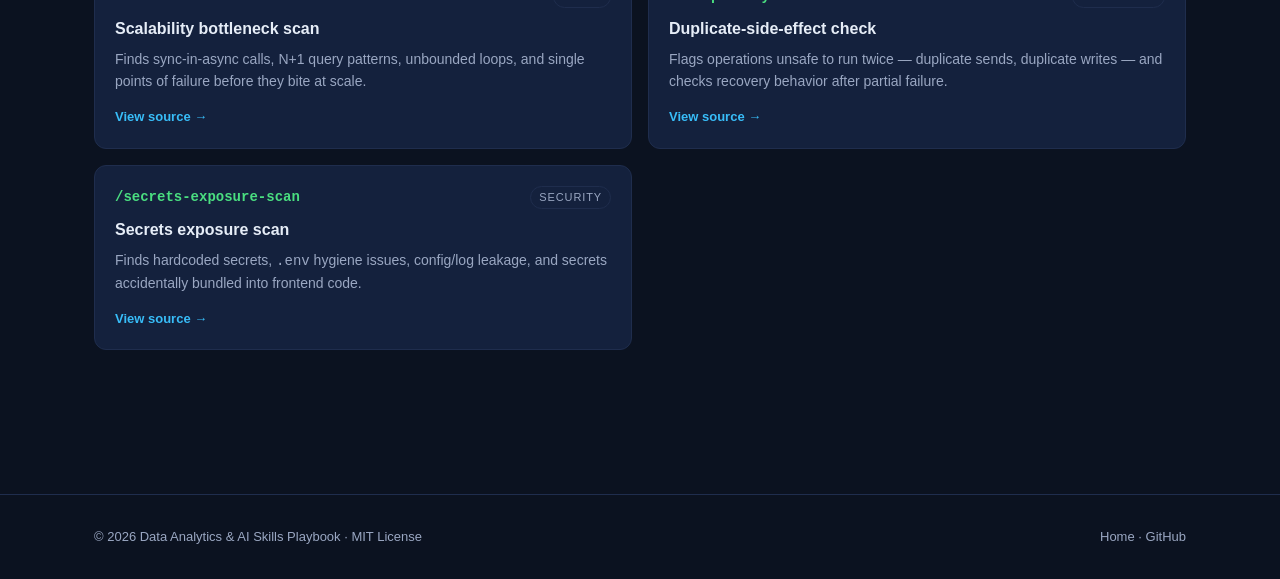
==== commit 133e0563: "Updates for skills, workflows, and other fixes" ====
--- a/skills.html
+++ b/skills.html
@@ -159,8 +159,8 @@
             <span class="name">/cultivar-analysis</span>
             <span class="pill">Tune</span>
           </div>
-          <h3>Per-cultivar performance analysis</h3>
-          <p>Breaks down model metrics by turfgrass cultivar, identifies most/least susceptible varieties, and decides whether to pool or train separate per-cultivar models.</p>
+          <h3>Per-group performance analysis</h3>
+          <p>Breaks down model metrics by any categorical grouping column (segment, cohort, region), identifies best/worst-performing groups, and decides whether to pool or train separate per-group models.</p>
           <a class="view" href="skills/cultivar-analysis.md">View source →</a>
         </div>
 
@@ -230,6 +230,134 @@
           <h3>Hallucination &amp; RAG grounding check</h3>
           <p>Extracts factual claims from LLM/RAG output, matches each against source documents, and flags ungrounded or misattributed claims by risk level.</p>
           <a class="view" href="skills/source-grounding-audit.md">View source →</a>
+        </div>
+
+        <div class="skill">
+          <div class="skill-head">
+            <span class="name">/multi-agent-routing-audit</span>
+            <span class="pill">Audit</span>
+          </div>
+          <h3>Agent routing &amp; orchestration audit</h3>
+          <p>Maps every routing decision in a multi-agent pipeline, flags unhandled fallback cases, and checks LLM-driven routing has guardrails for high-stakes branches.</p>
+          <a class="view" href="skills/multi-agent-routing-audit.md">View source →</a>
+        </div>
+
+        <div class="skill">
+          <div class="skill-head">
+            <span class="name">/llm-pipeline-cost-audit</span>
+            <span class="pill">Cost</span>
+          </div>
+          <h3>LLM cost &amp; latency audit</h3>
+          <p>Inventories every LLM call site, flags oversized models for simple tasks, redundant/uncached calls, and serial calls that could run in parallel.</p>
+          <a class="view" href="skills/llm-pipeline-cost-audit.md">View source →</a>
+        </div>
+
+        <div class="skill">
+          <div class="skill-head">
+            <span class="name">/content-qc-audit</span>
+            <span class="pill">Verify</span>
+          </div>
+          <h3>AI content quality-gate audit</h3>
+          <p>Checks that plagiarism, fact-check, and citation gates actually cover every generated content type, and that failures can't silently reach publish.</p>
+          <a class="view" href="skills/content-qc-audit.md">View source →</a>
+        </div>
+
+        <div class="skill">
+          <div class="skill-head">
+            <span class="name">/agent-prompt-regression-check</span>
+            <span class="pill">Verify</span>
+          </div>
+          <h3>Agent prompt regression check</h3>
+          <p>Reviews a system-prompt diff for removed guardrails, new ambiguity, and downstream format breakage, and drafts golden test cases to catch regressions next time.</p>
+          <a class="view" href="skills/agent-prompt-regression-check.md">View source →</a>
+        </div>
+
+        <div class="skill">
+          <div class="skill-head">
+            <span class="name">/vector-rag-index-audit</span>
+            <span class="pill">Audit</span>
+          </div>
+          <h3>Vector store / RAG index health check</h3>
+          <p>Checks embedding staleness, chunking quality, duplicate entries, and retrieval relevance so a RAG pipeline doesn't quietly degrade over time.</p>
+          <a class="view" href="skills/vector-rag-index-audit.md">View source →</a>
+        </div>
+
+      </div>
+    </div>
+
+    <!-- ============ FULL-STACK & OPS ENGINEERING ============ -->
+    <div class="category">
+      <h2>🧩 Full-Stack &amp; Ops Engineering</h2>
+      <p class="cat-sub">Catch the drift and reliability gaps that live between the model, the API, the frontend, and the scheduler.</p>
+      <div class="skill-grid">
+
+        <div class="skill">
+          <div class="skill-head">
+            <span class="name">/training-serving-skew-check</span>
+            <span class="pill">Audit</span>
+          </div>
+          <h3>Train/serve feature parity check</h3>
+          <p>Diffs feature computation logic between the training pipeline and the serving path to catch silent skew — rounding, windows, null-handling, version drift.</p>
+          <a class="view" href="skills/training-serving-skew-check.md">View source →</a>
+        </div>
+
+        <div class="skill">
+          <div class="skill-head">
+            <span class="name">/full-stack-schema-drift-check</span>
+            <span class="pill">Audit</span>
+          </div>
+          <h3>API ↔ frontend schema drift check</h3>
+          <p>Compares backend Pydantic/DB schemas against frontend TypeScript types to catch field, type, and required/optional mismatches before they break the UI.</p>
+          <a class="view" href="skills/full-stack-schema-drift-check.md">View source →</a>
+        </div>
+
+        <div class="skill">
+          <div class="skill-head">
+            <span class="name">/scheduled-job-reliability-audit</span>
+            <span class="pill">Reliability</span>
+          </div>
+          <h3>Cron/scheduled job reliability audit</h3>
+          <p>Checks failure alerting, partial-run recovery, retry idempotency, and dependency staleness handling for scheduled pipelines.</p>
+          <a class="view" href="skills/scheduled-job-reliability-audit.md">View source →</a>
+        </div>
+
+        <div class="skill">
+          <div class="skill-head">
+            <span class="name">/external-api-quota-audit</span>
+            <span class="pill">Reliability</span>
+          </div>
+          <h3>Third-party API quota &amp; backoff audit</h3>
+          <p>Inventories external API calls, flags fan-out calls at risk of hitting rate limits, and checks backoff and quota-exhaustion behavior.</p>
+          <a class="view" href="skills/external-api-quota-audit.md">View source →</a>
+        </div>
+
+      </div>
+    </div>
+
+    <!-- ============ STAGED & TIME-SERIES PIPELINES ============ -->
+    <div class="category">
+      <h2>📈 Staged &amp; Time-Series Pipelines</h2>
+      <p class="cat-sub">Catch boundary bugs in multi-stage models and forecasting pipelines that inflate offline metrics.</p>
+      <div class="skill-grid">
+
+        <div class="skill">
+          <div class="skill-head">
+            <span class="name">/staged-model-gating-audit</span>
+            <span class="pill">Audit</span>
+          </div>
+          <h3>Multi-stage gating &amp; regime-switch audit</h3>
+          <p>Checks gating logic between a classifier stage and a downstream model for leakage, threshold sensitivity, and train/serve skew.</p>
+          <a class="view" href="skills/staged-model-gating-audit.md">View source →</a>
+        </div>
+
+        <div class="skill">
+          <div class="skill-head">
+            <span class="name">/forecast-horizon-audit</span>
+            <span class="pill">Verify</span>
+          </div>
+          <h3>Recursive forecast leakage check</h3>
+          <p>Checks whether a time-series model's reported metrics reflect true multi-step forecasting or are quietly relying on 1-step-ahead ground truth.</p>
+          <a class="view" href="skills/forecast-horizon-audit.md">View source →</a>
         </div>
 
       </div>
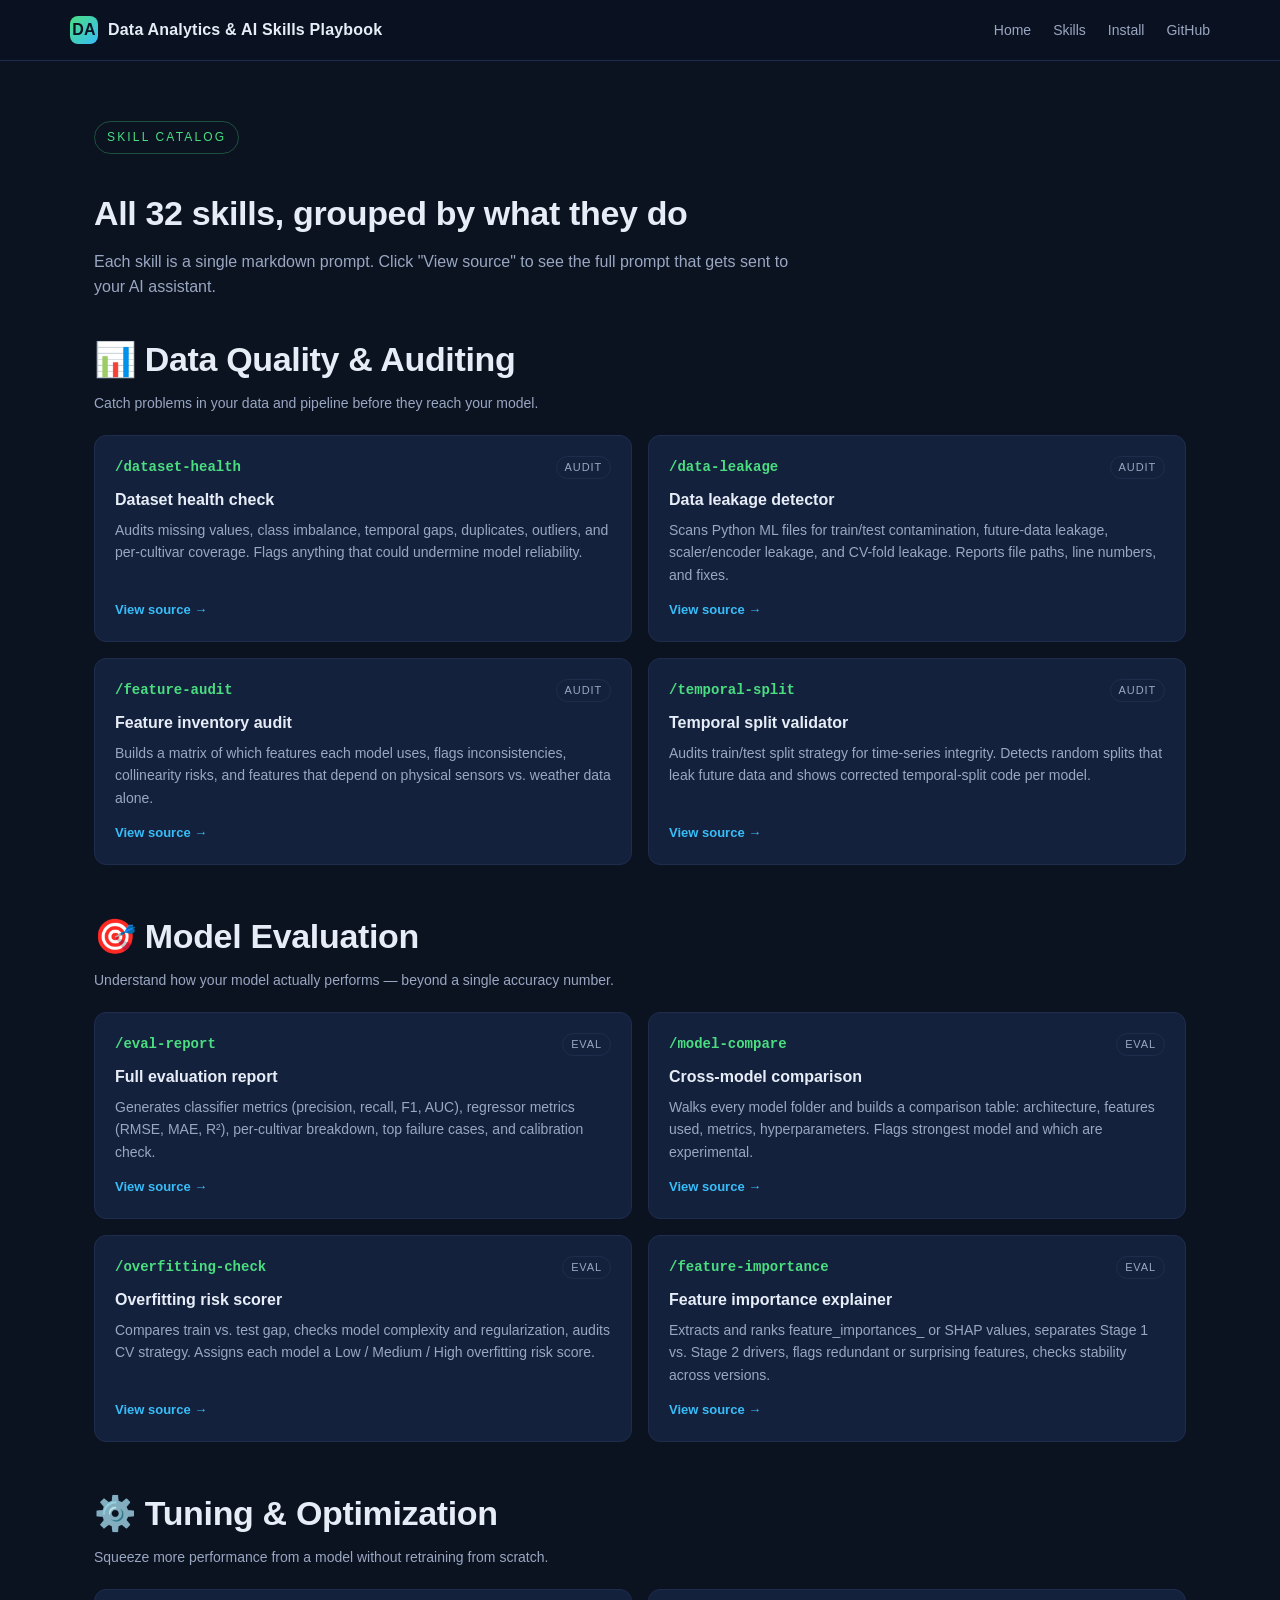
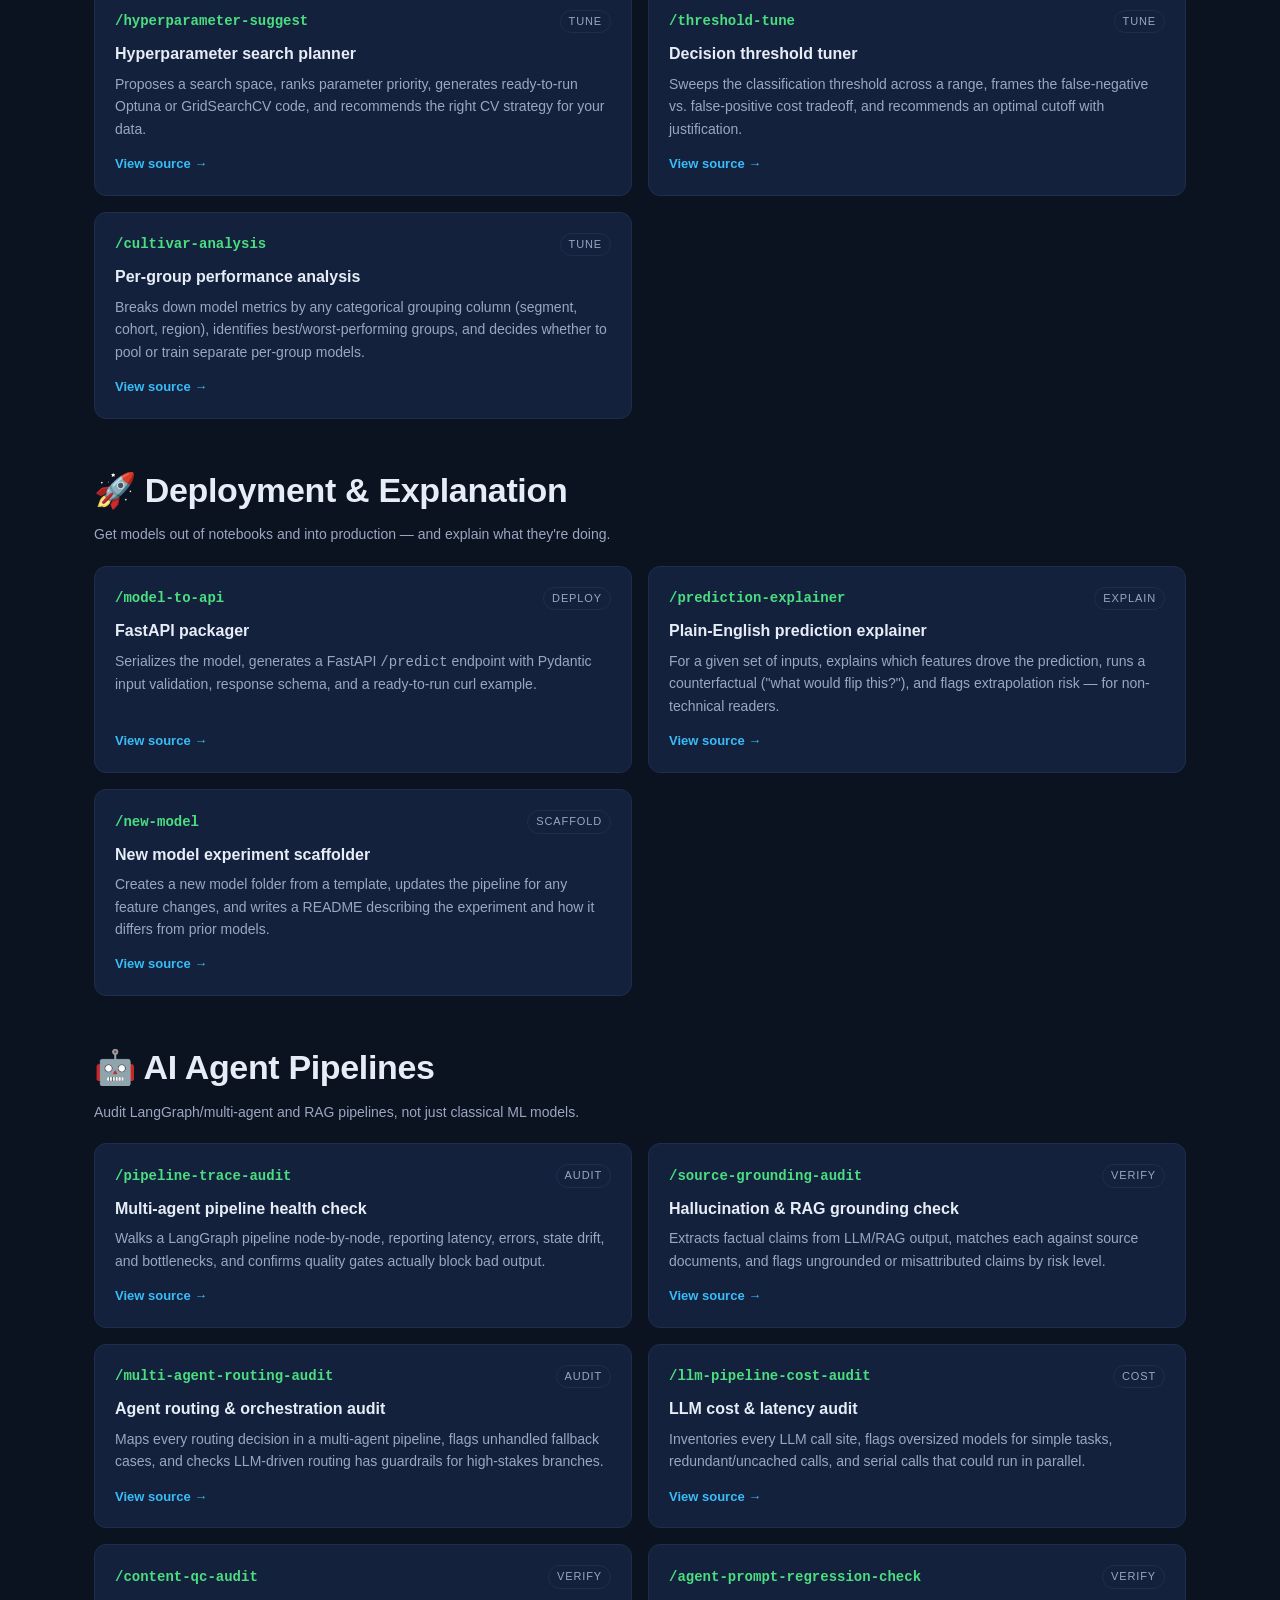
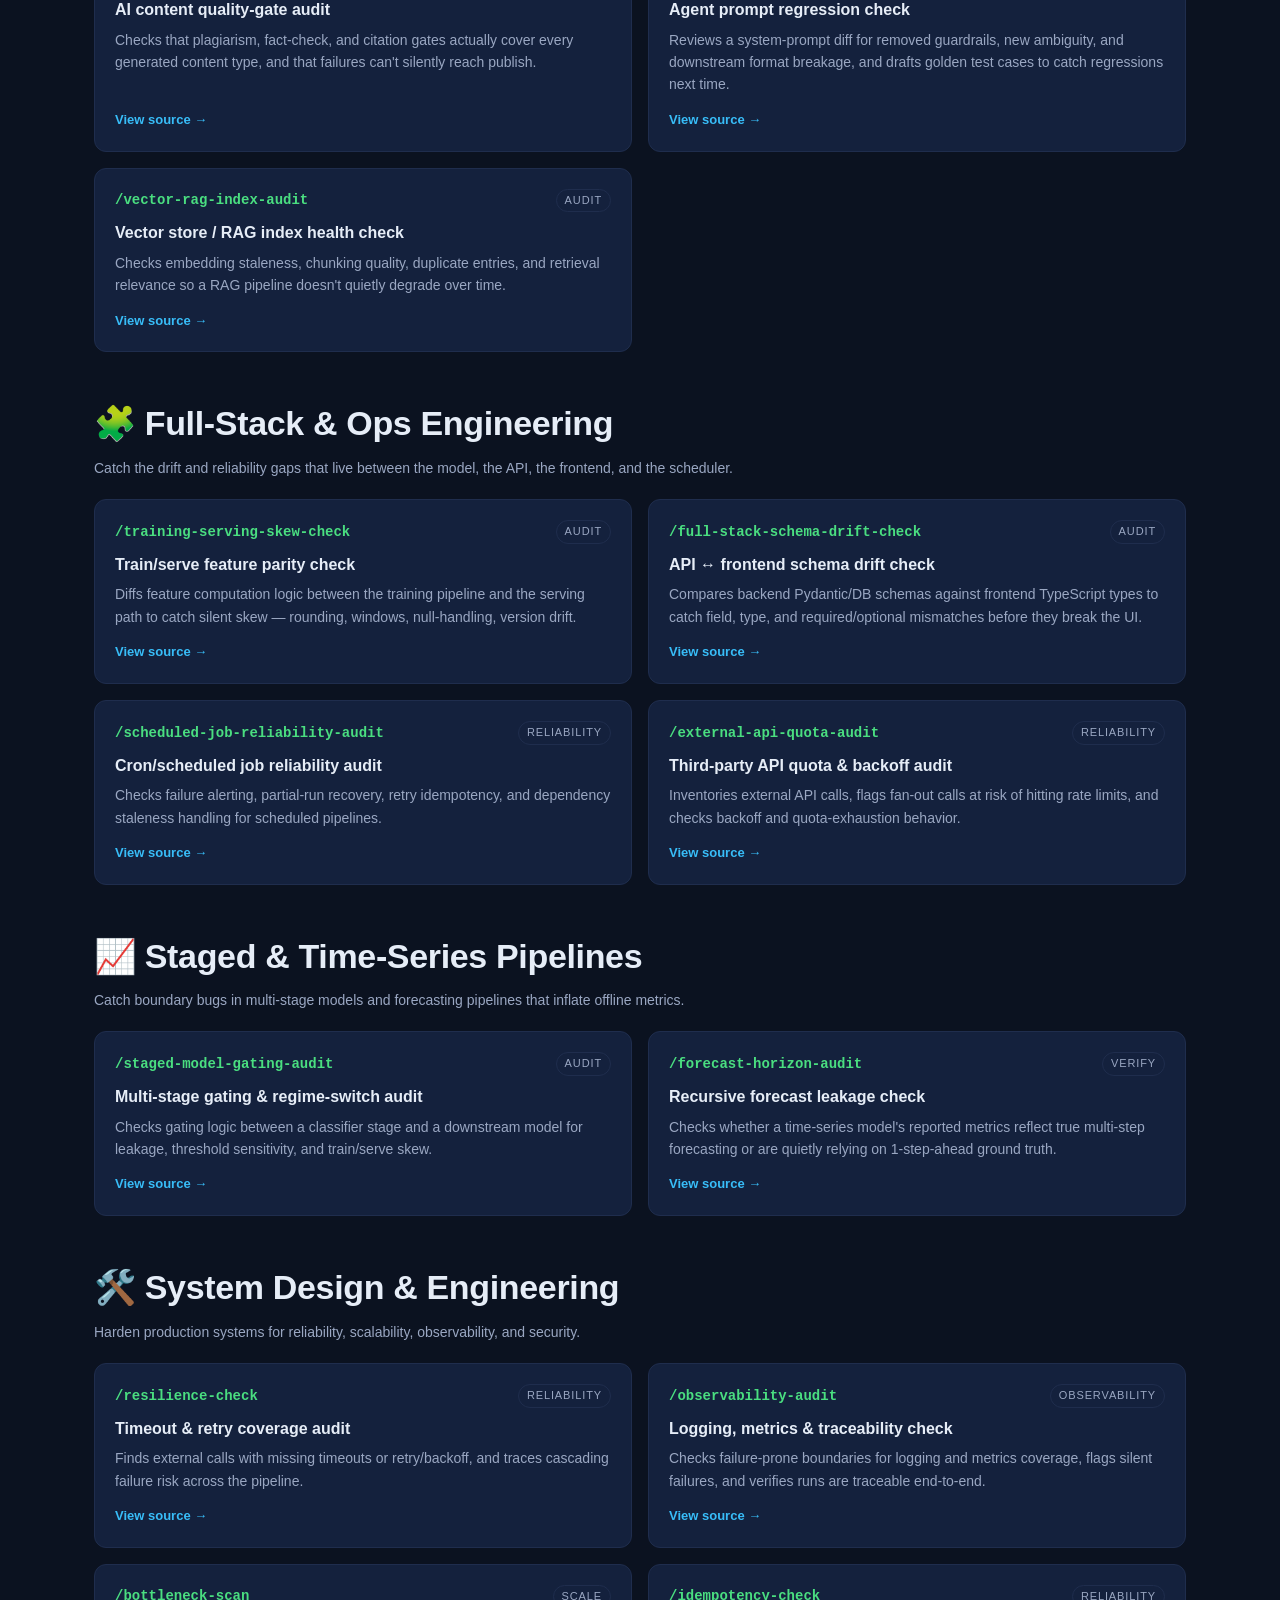
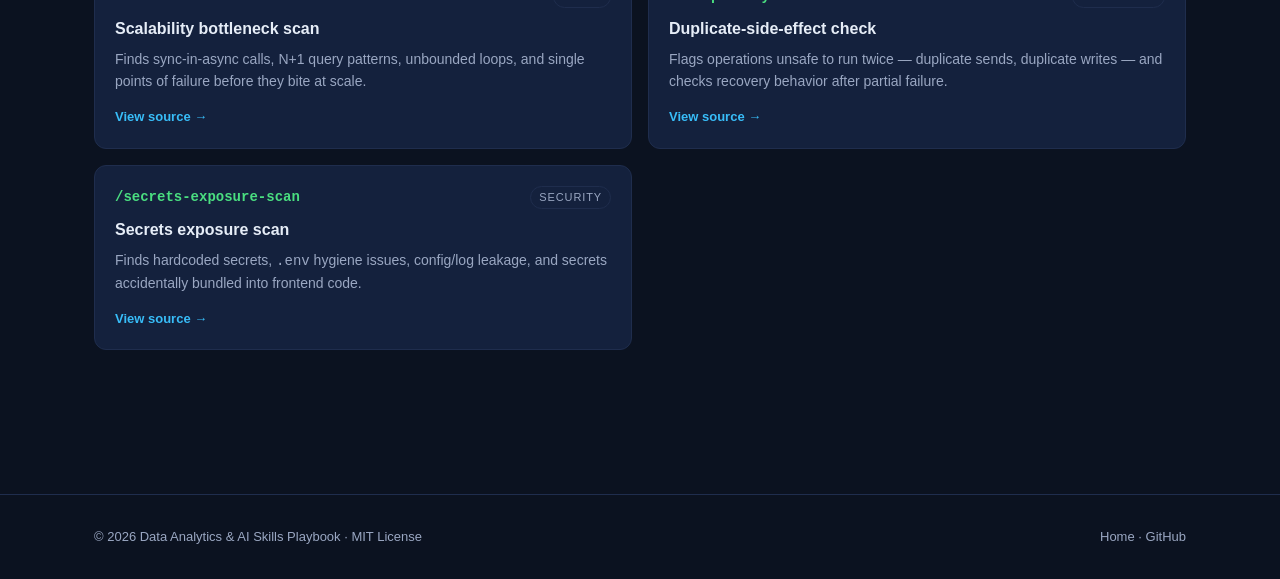
==== commit c4d8e513: "Fix stale skill/category counts on landing page hero and skill catalog header The hero stats and eye" ====
--- a/skills.html
+++ b/skills.html
@@ -4,7 +4,7 @@
   <meta charset="utf-8" />
   <meta name="viewport" content="width=device-width, initial-scale=1" />
   <title>Skills · Data Analytics & AI Skills Playbook</title>
-  <meta name="description" content="Browse all 14 skills in the Data Analytics & AI Skills Playbook." />
+  <meta name="description" content="Browse all 32 skills in the Data Analytics & AI Skills Playbook." />
   <link rel="stylesheet" href="assets/styles.css" />
 </head>
 <body>
@@ -27,7 +27,7 @@
 <section>
   <div class="container">
     <span class="eyebrow">Skill catalog</span>
-    <h2 style="margin-top:14px;">All 14 skills, grouped by what they do</h2>
+    <h2 style="margin-top:14px;">All 32 skills, grouped by what they do</h2>
     <p class="section-sub">Each skill is a single markdown prompt. Click "View source" to see the full prompt that gets sent to your AI assistant.</p>
 
     <!-- ============ DATA QUALITY & AUDITING ============ -->
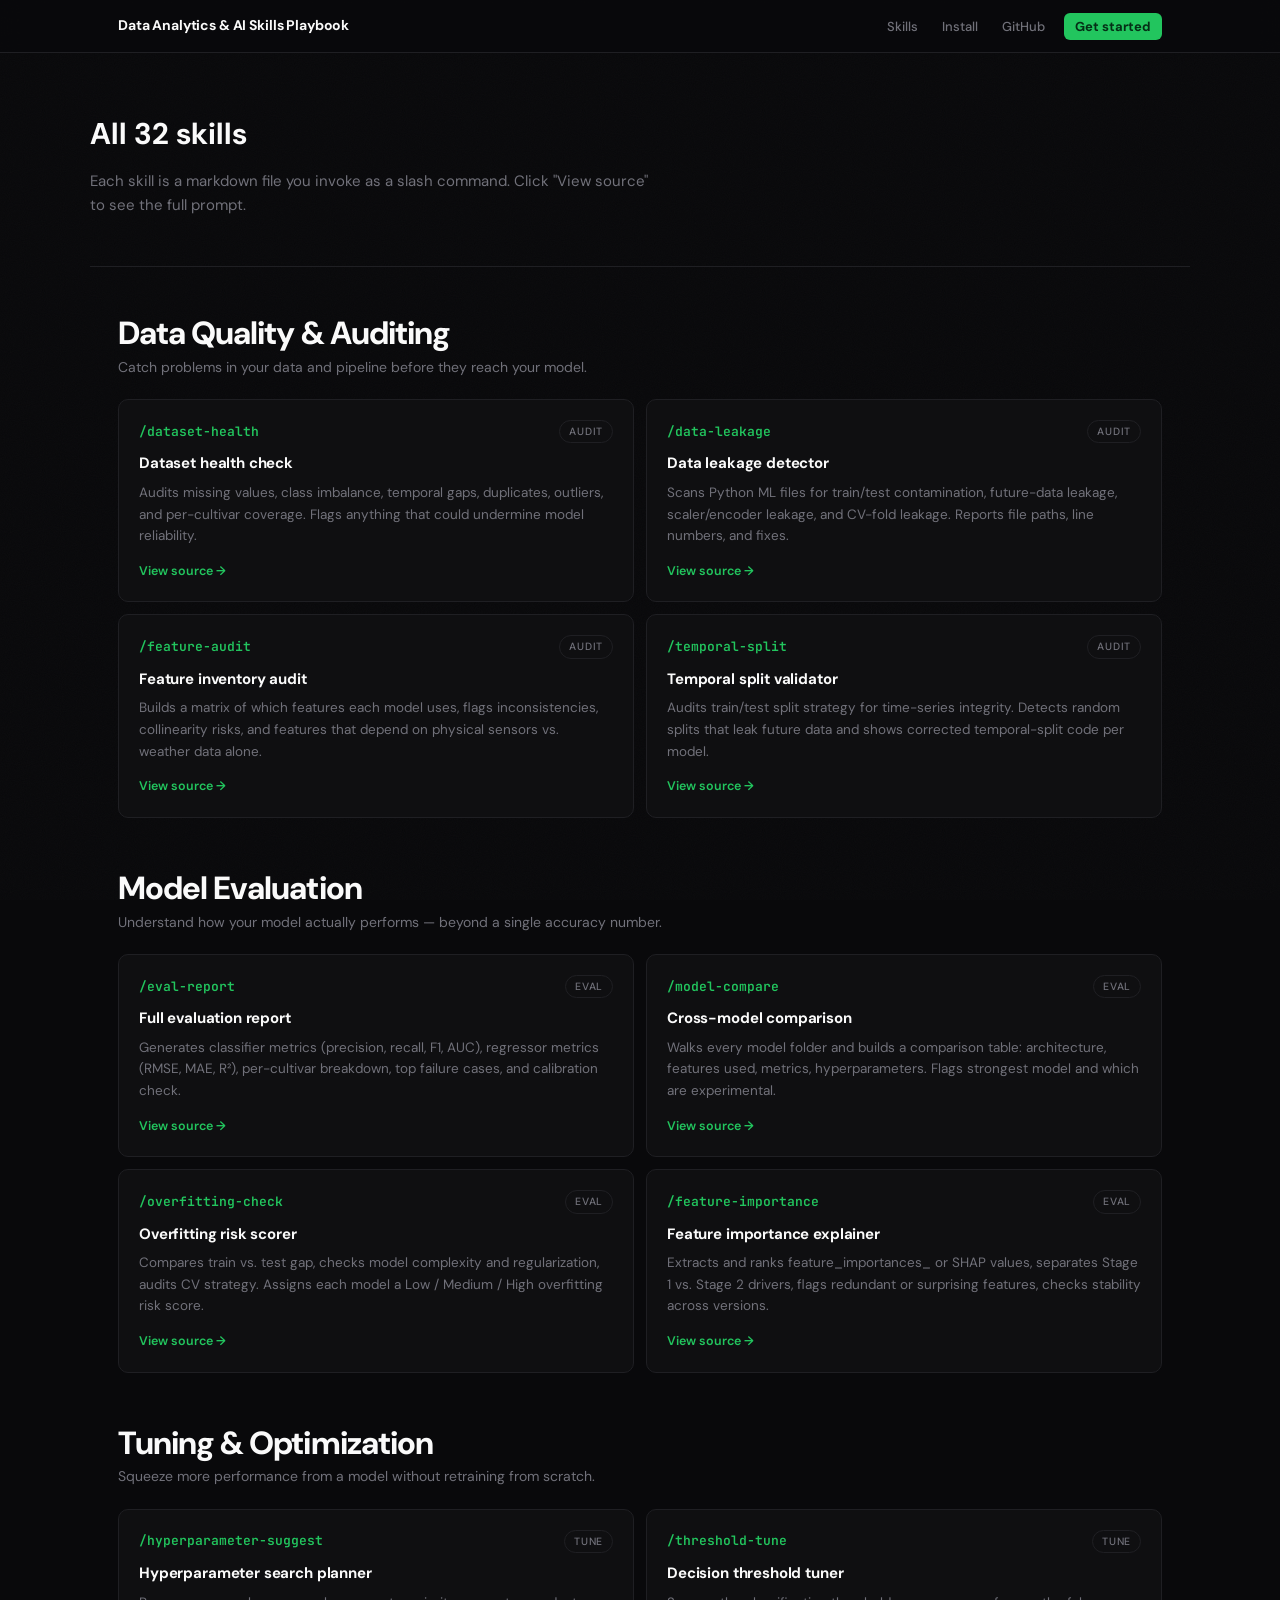
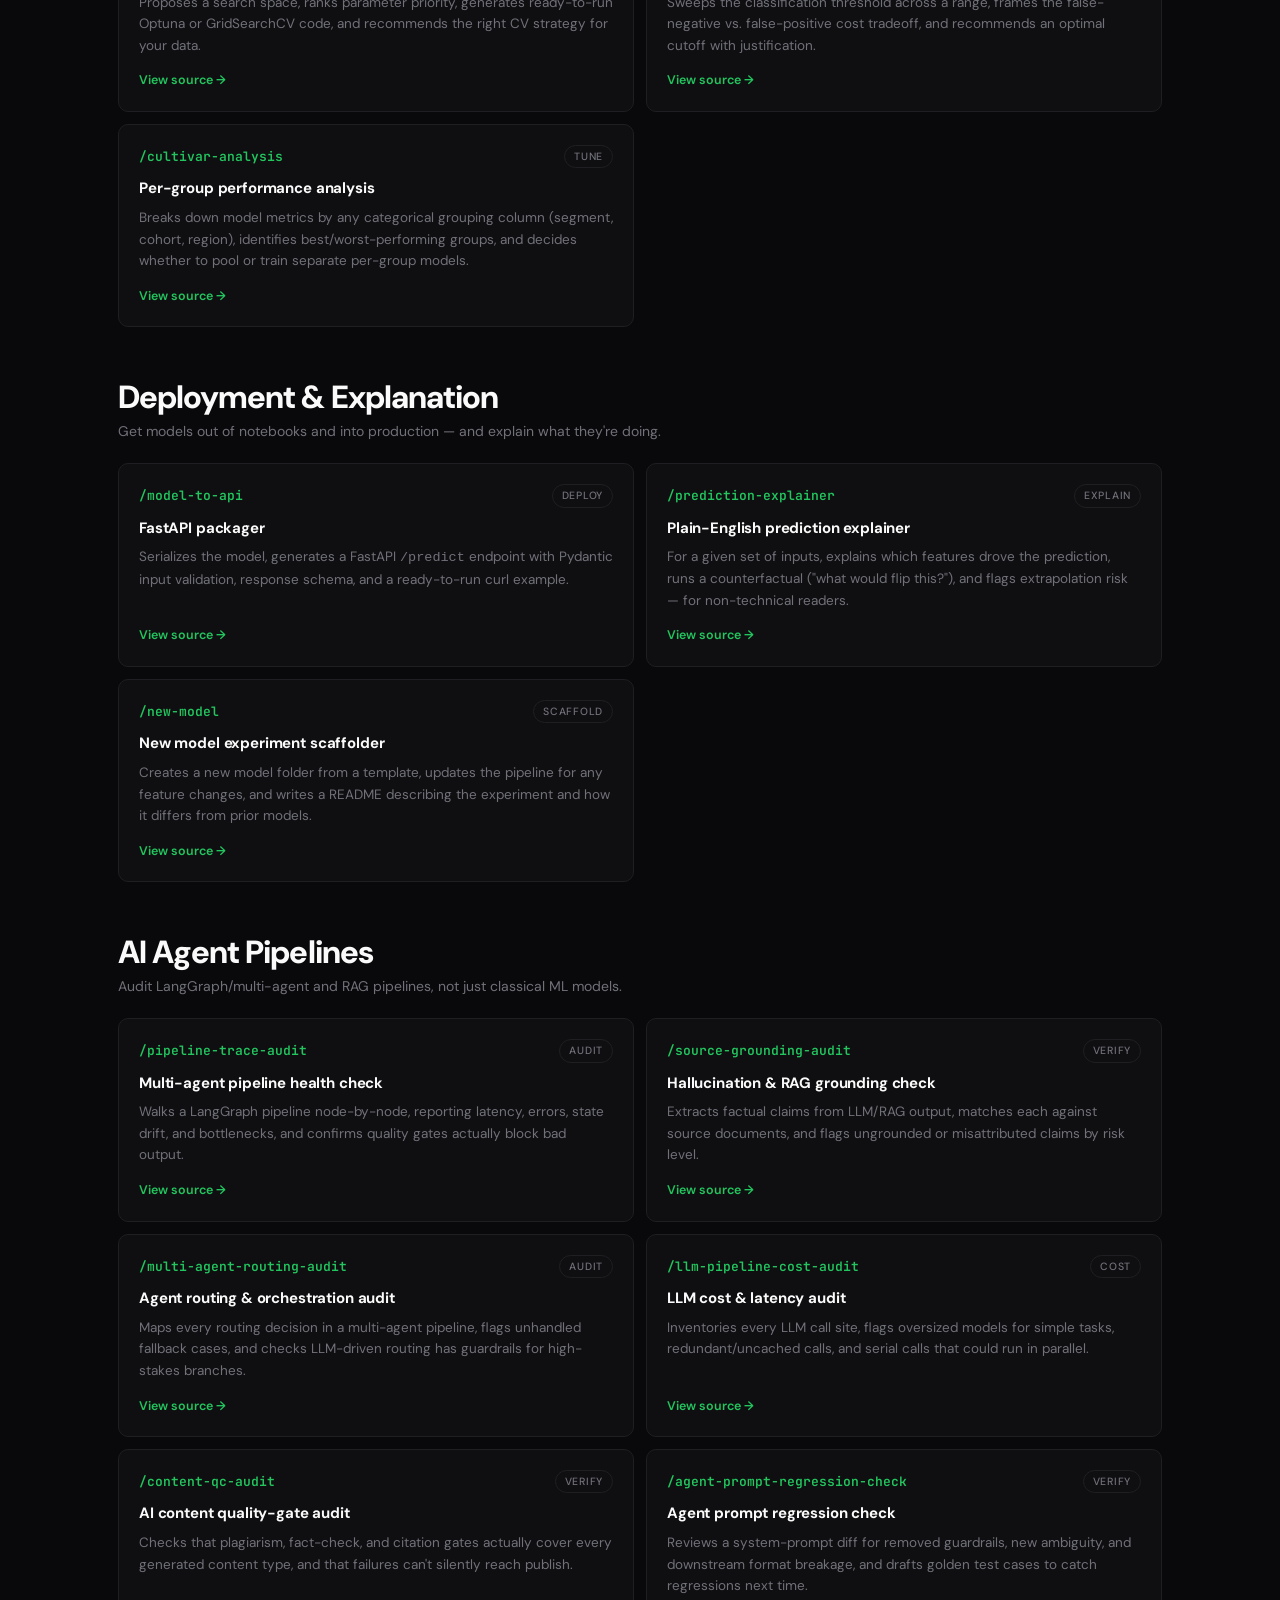
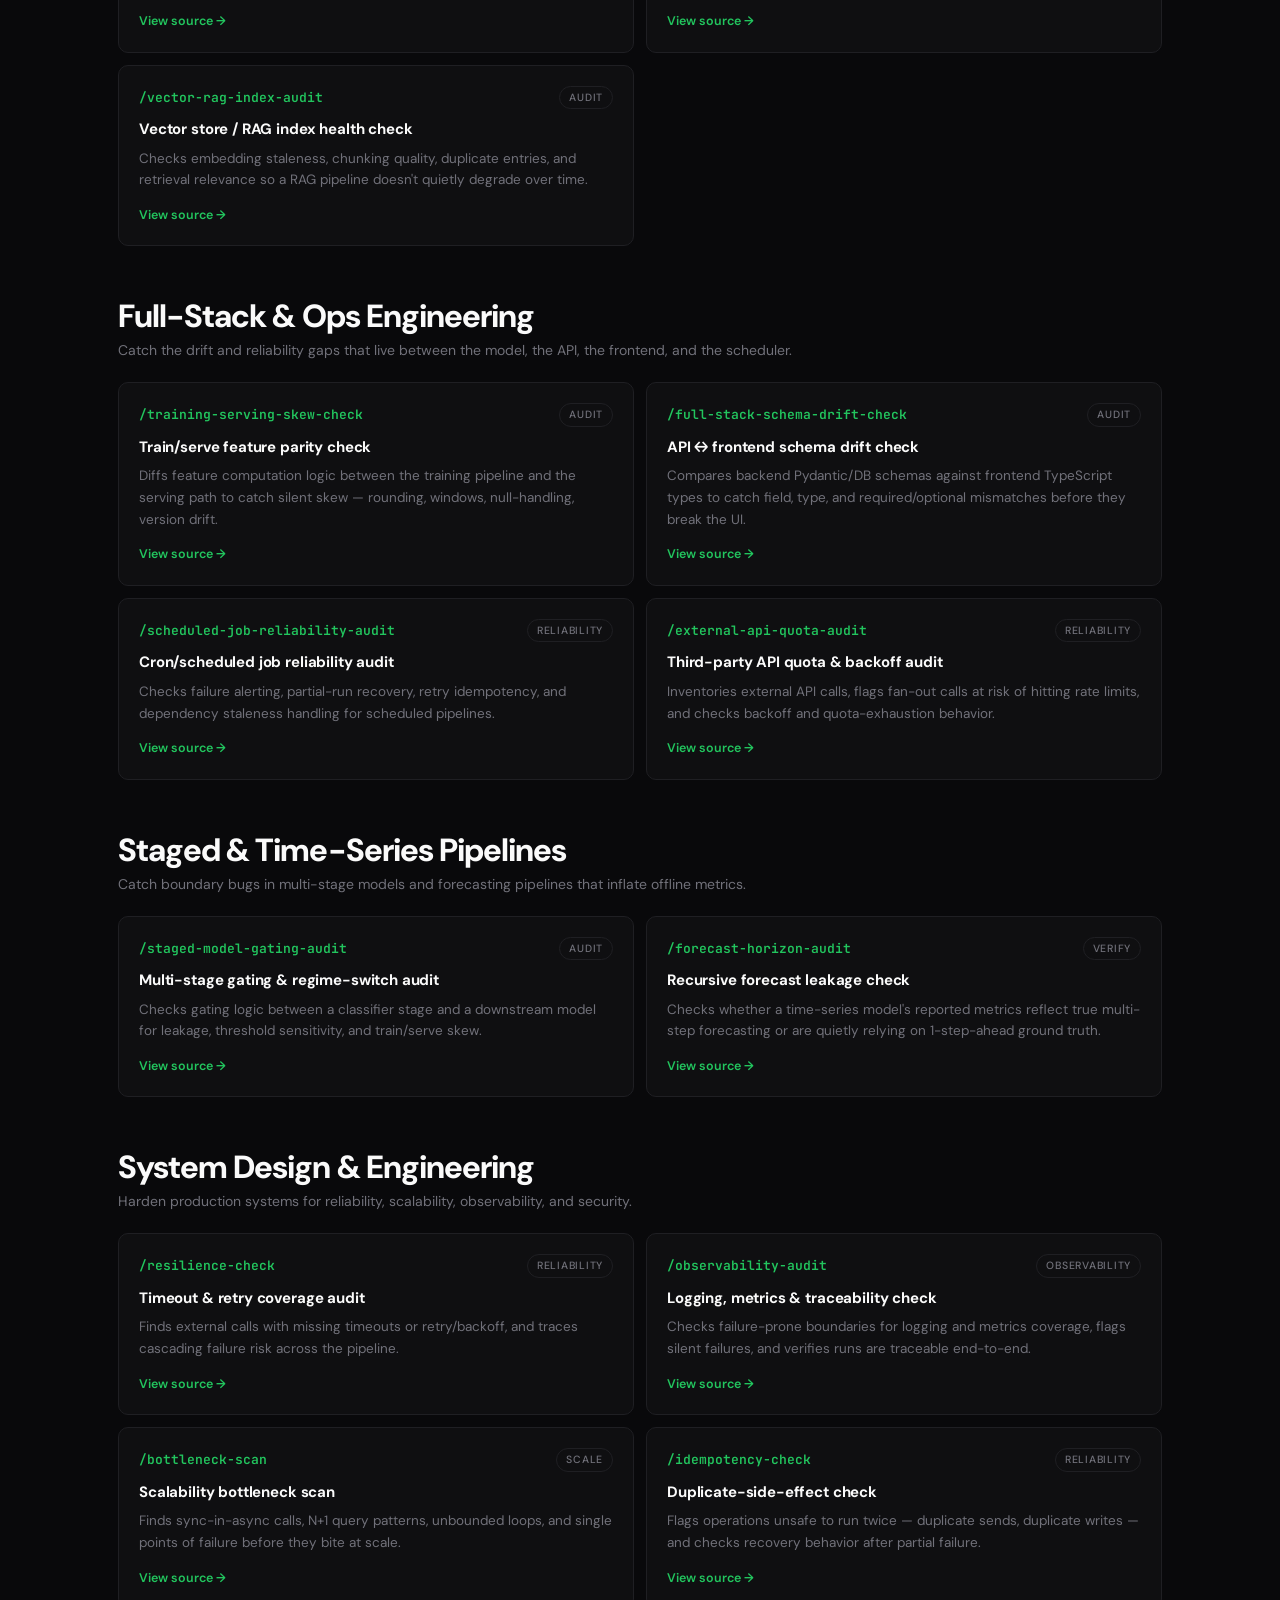
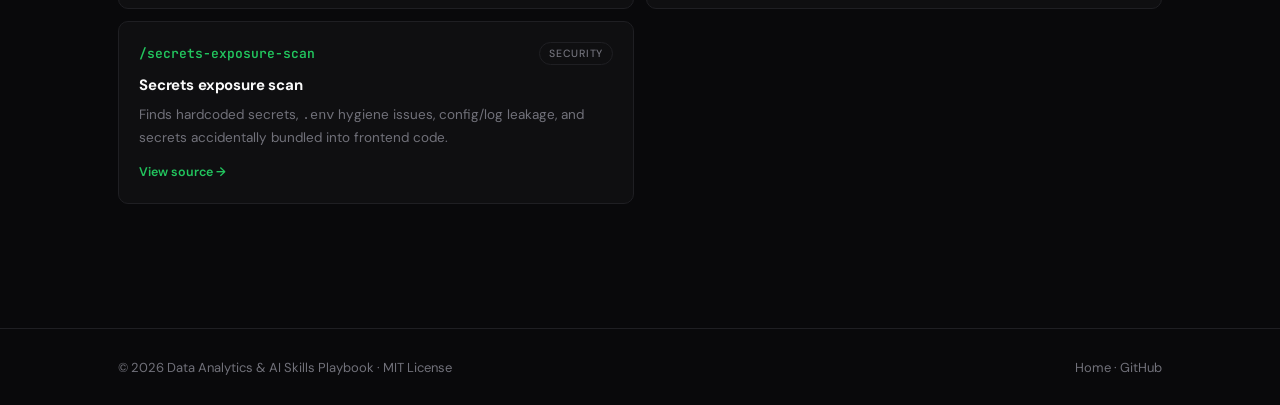
==== commit 2a578e7a: "Redesign landing and skills pages (Direction C — Dark Signal)" ====
--- a/skills.html
+++ b/skills.html
@@ -5,34 +5,41 @@
   <meta name="viewport" content="width=device-width, initial-scale=1" />
   <title>Skills · Data Analytics & AI Skills Playbook</title>
   <meta name="description" content="Browse all 32 skills in the Data Analytics & AI Skills Playbook." />
+  <link rel="preconnect" href="https://fonts.googleapis.com" />
+  <link rel="preconnect" href="https://fonts.gstatic.com" crossorigin />
   <link rel="stylesheet" href="assets/styles.css" />
 </head>
 <body>
 
+<a href="#main" class="skip-link">Skip to main content</a>
+
 <header class="site">
   <div class="container nav">
-    <a class="brand" href="index.html">
-      <span class="logo">DA</span>
-      <span>Data Analytics &amp; AI Skills Playbook</span>
-    </a>
-    <nav class="nav-links">
-      <a href="index.html">Home</a>
-      <a href="skills.html">Skills</a>
-      <a href="index.html#install">Install</a>
-      <a href="https://github.com/massadraza/Data-Analytics-and-AI-Skills-Playbook" target="_blank" rel="noopener">GitHub</a>
+    <a class="brand" href="index.html">Data Analytics &amp; AI Skills Playbook</a>
+    <nav aria-label="Site navigation">
+      <ul class="nav-links">
+        <li><a href="skills.html">Skills</a></li>
+        <li><a href="index.html#install">Install</a></li>
+        <li><a href="https://github.com/massadraza/Data-Analytics-and-AI-Skills-Playbook" target="_blank" rel="noopener">GitHub</a></li>
+        <li><a href="index.html#install" class="nav-cta">Get started</a></li>
+      </ul>
     </nav>
   </div>
 </header>
 
-<section>
-  <div class="container">
-    <span class="eyebrow">Skill catalog</span>
-    <h2 style="margin-top:14px;">All 32 skills, grouped by what they do</h2>
-    <p class="section-sub">Each skill is a single markdown prompt. Click "View source" to see the full prompt that gets sent to your AI assistant.</p>
+<main id="main">
+
+<div class="skills-hero container">
+  <h1>All 32 skills</h1>
+  <p>Each skill is a markdown file you invoke as a slash command. Click "View source" to see the full prompt.</p>
+</div>
+
+<div class="container" style="padding-top: 48px; padding-bottom: 72px;">
+    <div>
 
     <!-- ============ DATA QUALITY & AUDITING ============ -->
     <div class="category">
-      <h2>📊 Data Quality &amp; Auditing</h2>
+      <h2>Data Quality &amp; Auditing</h2>
       <p class="cat-sub">Catch problems in your data and pipeline before they reach your model.</p>
       <div class="skill-grid">
 
@@ -81,7 +88,7 @@
 
     <!-- ============ MODEL EVALUATION ============ -->
     <div class="category">
-      <h2>🎯 Model Evaluation</h2>
+      <h2>Model Evaluation</h2>
       <p class="cat-sub">Understand how your model actually performs — beyond a single accuracy number.</p>
       <div class="skill-grid">
 
@@ -130,7 +137,7 @@
 
     <!-- ============ TUNING & OPTIMIZATION ============ -->
     <div class="category">
-      <h2>⚙️ Tuning &amp; Optimization</h2>
+      <h2>Tuning &amp; Optimization</h2>
       <p class="cat-sub">Squeeze more performance from a model without retraining from scratch.</p>
       <div class="skill-grid">
 
@@ -169,7 +176,7 @@
 
     <!-- ============ DEPLOYMENT & EXPLANATION ============ -->
     <div class="category">
-      <h2>🚀 Deployment &amp; Explanation</h2>
+      <h2>Deployment &amp; Explanation</h2>
       <p class="cat-sub">Get models out of notebooks and into production — and explain what they're doing.</p>
       <div class="skill-grid">
 
@@ -208,7 +215,7 @@
 
     <!-- ============ AI AGENT PIPELINES ============ -->
     <div class="category">
-      <h2>🤖 AI Agent Pipelines</h2>
+      <h2>AI Agent Pipelines</h2>
       <p class="cat-sub">Audit LangGraph/multi-agent and RAG pipelines, not just classical ML models.</p>
       <div class="skill-grid">
 
@@ -287,7 +294,7 @@
 
     <!-- ============ FULL-STACK & OPS ENGINEERING ============ -->
     <div class="category">
-      <h2>🧩 Full-Stack &amp; Ops Engineering</h2>
+      <h2>Full-Stack &amp; Ops Engineering</h2>
       <p class="cat-sub">Catch the drift and reliability gaps that live between the model, the API, the frontend, and the scheduler.</p>
       <div class="skill-grid">
 
@@ -336,7 +343,7 @@
 
     <!-- ============ STAGED & TIME-SERIES PIPELINES ============ -->
     <div class="category">
-      <h2>📈 Staged &amp; Time-Series Pipelines</h2>
+      <h2>Staged &amp; Time-Series Pipelines</h2>
       <p class="cat-sub">Catch boundary bugs in multi-stage models and forecasting pipelines that inflate offline metrics.</p>
       <div class="skill-grid">
 
@@ -365,7 +372,7 @@
 
     <!-- ============ SYSTEM DESIGN & ENGINEERING ============ -->
     <div class="category">
-      <h2>🛠️ System Design &amp; Engineering</h2>
+      <h2>System Design &amp; Engineering</h2>
       <p class="cat-sub">Harden production systems for reliability, scalability, observability, and security.</p>
       <div class="skill-grid">
 
@@ -423,7 +430,9 @@
     </div>
 
   </div>
-</section>
+</div>
+
+</main>
 
 <footer class="site">
   <div class="container row">
--- a/assets/styles.css
+++ b/assets/styles.css
@@ -1,281 +1,594 @@
+@import url('https://fonts.googleapis.com/css2?family=DM+Sans:ital,opsz,wght@0,9..40,400;0,9..40,500;0,9..40,600;0,9..40,700;0,9..40,800;1,9..40,400&family=JetBrains+Mono:wght@400;500;600&display=swap');
+
+/* ── Reset ── */
+*, *::before, *::after { box-sizing: border-box; margin: 0; padding: 0; }
+
+/* ── Tokens ── */
 :root {
-  --bg: #0b1220;
-  --bg-elev: #111a2e;
-  --bg-card: #14213d;
-  --border: #1f2d4d;
-  --text: #e6edf7;
-  --text-dim: #9aa7c2;
-  --accent: #4ade80;
-  --accent-2: #38bdf8;
-  --accent-3: #f59e0b;
-  --code-bg: #0d1424;
-  --radius: 12px;
-  --maxw: 1140px;
-  --font: -apple-system, BlinkMacSystemFont, "Segoe UI", Roboto, Helvetica, Arial, sans-serif;
-  --mono: "SF Mono", Menlo, Monaco, Consolas, "Liberation Mono", monospace;
-}
-
-* { box-sizing: border-box; }
-
+  --bg:        #09090b;
+  --bg-2:      #111113;
+  --bg-card:   #0f0f11;
+  --bg-pane:   #0c0c0e;
+  --border:    #1f1f23;
+  --border-2:  #2a2a30;
+  --text:      #fafafa;
+  --dim:       #71717a;
+  --dim-2:     #3f3f46;
+  --green:     #22c55e;
+  --green-2:   #16a34a;
+  --green-bg:  rgba(34, 197, 94, 0.07);
+  --green-bdr: rgba(34, 197, 94, 0.25);
+  --red:       #ef4444;
+  --amber:     #f59e0b;
+  --radius:    10px;
+  --radius-sm: 6px;
+  --maxw:      1100px;
+  --font:      'DM Sans', -apple-system, BlinkMacSystemFont, sans-serif;
+  --mono:      'JetBrains Mono', 'SF Mono', Menlo, Monaco, monospace;
+}
+
+/* ── Base ── */
+html { scroll-behavior: smooth; }
 html, body {
-  margin: 0;
-  padding: 0;
   background: var(--bg);
   color: var(--text);
   font-family: var(--font);
-  line-height: 1.6;
+  font-size: 15px;
+  line-height: 1.65;
   -webkit-font-smoothing: antialiased;
-}
-
-a { color: var(--accent-2); text-decoration: none; }
+  -moz-osx-font-smoothing: grayscale;
+}
+
+/* grain texture */
+body::before {
+  content: '';
+  position: fixed;
+  inset: 0;
+  pointer-events: none;
+  z-index: 0;
+  opacity: 0.025;
+  background-image: url("data:image/svg+xml,%3Csvg viewBox='0 0 200 200' xmlns='http://www.w3.org/2000/svg'%3E%3Cfilter id='n'%3E%3CfeTurbulence type='fractalNoise' baseFrequency='0.85' numOctaves='4' stitchTiles='stitch'/%3E%3C/filter%3E%3Crect width='100%25' height='100%25' filter='url(%23n)'/%3E%3C/svg%3E");
+  background-size: 180px;
+}
+
+* { position: relative; z-index: 1; }
+
+a { color: var(--green); text-decoration: none; }
 a:hover { text-decoration: underline; }
 
-.container {
-  max-width: var(--maxw);
-  margin: 0 auto;
-  padding: 0 24px;
-}
-
-/* ---------- Header ---------- */
+:focus-visible {
+  outline: 2px solid var(--green);
+  outline-offset: 3px;
+  border-radius: 3px;
+}
+
+/* ── Skip link ── */
+.skip-link {
+  position: absolute;
+  top: -100%;
+  left: 16px;
+  padding: 8px 16px;
+  background: var(--bg-2);
+  border: 1px solid var(--border-2);
+  border-radius: var(--radius-sm);
+  font-size: 13px;
+  font-weight: 600;
+  color: var(--text);
+  z-index: 999;
+}
+.skip-link:focus { top: 16px; }
+
+/* ── Layout ── */
+.container { max-width: var(--maxw); margin: 0 auto; padding: 0 28px; }
+
+/* ── Header ── */
 header.site {
   position: sticky;
   top: 0;
   z-index: 10;
-  background: rgba(11, 18, 32, 0.85);
-  backdrop-filter: saturate(140%) blur(10px);
+  background: rgba(9, 9, 11, 0.82);
+  backdrop-filter: saturate(150%) blur(12px);
+  -webkit-backdrop-filter: saturate(150%) blur(12px);
   border-bottom: 1px solid var(--border);
 }
 .nav {
   display: flex;
   align-items: center;
   justify-content: space-between;
-  padding: 16px 0;
+  height: 52px;
 }
 .brand {
-  display: flex;
-  align-items: center;
-  gap: 10px;
+  font-size: 14px;
   font-weight: 700;
   color: var(--text);
-  letter-spacing: 0.2px;
-}
-.brand .logo {
-  width: 28px; height: 28px;
-  border-radius: 8px;
-  background: linear-gradient(135deg, var(--accent), var(--accent-2));
-  display: inline-flex; align-items: center; justify-content: center;
-  color: #0b1220; font-weight: 800;
-}
-.nav-links { display: flex; gap: 22px; }
+  letter-spacing: -0.01em;
+  text-decoration: none;
+}
+.brand:hover { text-decoration: none; color: var(--text); }
+.nav-links {
+  display: flex;
+  align-items: center;
+  gap: 2px;
+  list-style: none;
+}
 .nav-links a {
-  color: var(--text-dim);
-  font-size: 14px;
+  color: var(--dim);
+  font-size: 13px;
   font-weight: 500;
-}
-.nav-links a:hover { color: var(--text); text-decoration: none; }
-
-/* ---------- Hero ---------- */
-.hero {
-  padding: 80px 0 60px;
-  text-align: center;
-  background:
-    radial-gradient(1200px 400px at 50% -100px, rgba(74, 222, 128, 0.18), transparent 60%),
-    radial-gradient(800px 300px at 80% 0%, rgba(56, 189, 248, 0.12), transparent 60%);
-}
-.eyebrow {
-  display: inline-block;
-  font-size: 12px;
-  letter-spacing: 0.18em;
-  text-transform: uppercase;
-  color: var(--accent);
-  padding: 6px 12px;
-  border: 1px solid rgba(74, 222, 128, 0.3);
-  border-radius: 999px;
-  margin-bottom: 18px;
-}
-.hero h1 {
-  font-size: clamp(32px, 5vw, 52px);
-  line-height: 1.15;
-  margin: 0 0 16px;
-  letter-spacing: -0.02em;
-}
-.hero h1 .grad {
-  background: linear-gradient(90deg, var(--accent), var(--accent-2));
-  -webkit-background-clip: text;
-  background-clip: text;
-  color: transparent;
-}
-.hero p.lead {
-  max-width: 720px;
-  margin: 0 auto 28px;
-  font-size: 18px;
-  color: var(--text-dim);
-}
-.cta-row {
-  display: flex;
-  gap: 12px;
-  justify-content: center;
-  flex-wrap: wrap;
-}
+  text-decoration: none;
+  padding: 5px 11px;
+  border-radius: var(--radius-sm);
+  transition: color .12s, background .12s;
+}
+.nav-links a:hover { color: var(--text); background: var(--bg-2); text-decoration: none; }
+.nav-links .nav-cta {
+  background: var(--green);
+  color: #052e16;
+  font-weight: 700;
+  margin-left: 6px;
+}
+.nav-links .nav-cta:hover { background: var(--green-2); color: #052e16; }
+
+/* ── Buttons ── */
 .btn {
   display: inline-flex;
   align-items: center;
-  gap: 8px;
-  padding: 12px 20px;
-  border-radius: 10px;
+  gap: 7px;
+  padding: 10px 20px;
+  border-radius: var(--radius);
+  font-family: var(--font);
+  font-size: 14px;
   font-weight: 600;
-  font-size: 14px;
-  border: 1px solid transparent;
-  transition: transform .08s ease, background .2s ease, border-color .2s ease;
-}
+  text-decoration: none;
+  cursor: pointer;
+  border: none;
+  transition: transform .08s ease, background .12s ease, border-color .12s ease, color .12s ease;
+}
+.btn:hover { text-decoration: none; }
 .btn-primary {
-  background: var(--accent);
+  background: var(--green);
   color: #052e16;
 }
-.btn-primary:hover { background: #22c55e; text-decoration: none; transform: translateY(-1px); }
+.btn-primary:hover { background: var(--green-2); transform: translateY(-1px); }
 .btn-secondary {
-  background: transparent;
+  background: var(--bg-2);
+  color: var(--dim);
+  border: 1px solid var(--border-2);
+}
+.btn-secondary:hover { color: var(--text); border-color: var(--dim-2); }
+
+/* ── Hero ── */
+.hero {
+  padding: 80px 0 72px;
+  display: grid;
+  grid-template-columns: 1fr 1fr;
+  gap: 56px;
+  align-items: center;
+}
+@media (max-width: 860px) {
+  .hero { grid-template-columns: 1fr; gap: 48px; }
+}
+
+.hero-left {}
+
+.tool-strip {
+  display: flex;
+  flex-wrap: wrap;
+  gap: 6px;
+  margin-bottom: 28px;
+}
+.tool-pill {
+  display: inline-flex;
+  align-items: center;
+  gap: 5px;
+  padding: 3px 11px;
+  border-radius: 999px;
+  border: 1px solid var(--border-2);
+  font-size: 12px;
+  font-weight: 500;
+  color: var(--dim);
+  transition: color .12s, border-color .12s, background .12s;
+}
+.tool-pill.primary {
+  border-color: var(--green-bdr);
+  color: var(--green);
+  background: var(--green-bg);
+}
+
+.hero h1 {
+  font-size: clamp(32px, 4.5vw, 50px);
+  font-weight: 800;
+  line-height: 1.08;
+  letter-spacing: -0.035em;
   color: var(--text);
-  border-color: var(--border);
-}
-.btn-secondary:hover { border-color: var(--accent-2); text-decoration: none; }
-
-/* ---------- Stats ---------- */
-.stats {
+  margin-bottom: 18px;
+}
+
+.hero-lead {
+  font-size: 16px;
+  color: var(--dim);
+  line-height: 1.75;
+  margin-bottom: 32px;
+  max-width: 440px;
+}
+
+.cta-row {
+  display: flex;
+  gap: 10px;
+  flex-wrap: wrap;
+  align-items: center;
+}
+
+/* ── Split pane ── */
+.split-pane {
+  background: var(--bg-pane);
+  border: 1px solid var(--border-2);
+  border-radius: 14px;
+  overflow: hidden;
+  font-family: var(--mono);
+  font-size: 12.5px;
+}
+.pane-bar {
+  background: var(--bg-2);
+  border-bottom: 1px solid var(--border);
+  padding: 10px 16px;
+  display: flex;
+  align-items: center;
+  justify-content: space-between;
+}
+.pane-dots { display: flex; gap: 6px; }
+.pane-dot { width: 10px; height: 10px; border-radius: 50%; }
+.pane-dot.r { background: #ff5f57; }
+.pane-dot.y { background: #ffbd2e; }
+.pane-dot.g { background: #28c840; }
+.pane-title { font-size: 11px; color: var(--dim-2); letter-spacing: 0.05em; }
+
+.pane-body {
+  display: grid;
+  grid-template-columns: 1fr 1fr;
+  min-height: 220px;
+}
+.pane-in, .pane-out { padding: 18px 18px 20px; }
+.pane-divider-col {
+  grid-column: span 1;
+  border-left: 1px solid var(--border);
+}
+.pane-out { border-left: 1px solid var(--border); }
+
+.pane-label {
+  font-size: 10px;
+  letter-spacing: 0.14em;
+  text-transform: uppercase;
+  color: var(--dim-2);
+  margin-bottom: 14px;
+}
+.pane-cmd {
+  color: var(--green);
+  font-weight: 600;
+  font-size: 15px;
+  margin-bottom: 14px;
+}
+.pane-desc {
+  color: var(--dim);
+  font-family: var(--font);
+  font-size: 13px;
+  line-height: 1.65;
+}
+
+.result-row {
+  display: flex;
+  align-items: flex-start;
+  gap: 7px;
+  margin-bottom: 9px;
+  font-size: 12px;
+  line-height: 1.5;
+}
+.result-icon { flex-shrink: 0; font-style: normal; margin-top: 1px; }
+.result-icon.ok   { color: var(--green); }
+.result-icon.fail { color: var(--red); }
+.result-icon.warn { color: var(--amber); }
+.result-text { color: var(--dim); }
+.result-text strong { color: var(--text); font-weight: 500; }
+.result-hr { border: none; border-top: 1px solid var(--border); margin: 11px 0; }
+.result-summary { font-family: var(--font); font-size: 11.5px; color: var(--dim-2); }
+.result-summary b { color: var(--red); }
+
+/* ── Stats strip ── */
+.stats-strip {
+  border-top: 1px solid var(--border);
+  border-bottom: 1px solid var(--border);
+}
+.stats-inner {
   display: grid;
   grid-template-columns: repeat(4, 1fr);
-  gap: 16px;
-  margin: 40px 0;
-}
-.stat {
+}
+.stat-cell {
+  padding: 22px 0;
+  text-align: center;
+  border-right: 1px solid var(--border);
+}
+.stat-cell:last-child { border-right: none; }
+.stat-num {
+  font-size: 28px;
+  font-weight: 800;
+  color: var(--text);
+  letter-spacing: -0.04em;
+  line-height: 1;
+}
+.stat-lbl {
+  font-size: 12px;
+  color: var(--dim);
+  margin-top: 5px;
+  font-weight: 500;
+}
+@media (max-width: 600px) {
+  .stats-inner { grid-template-columns: repeat(2, 1fr); }
+  .stat-cell:nth-child(2) { border-right: none; }
+}
+
+/* ── Sections ── */
+.section { padding: 72px 0; }
+.section + .section { border-top: 1px solid var(--border); }
+
+h2 {
+  font-size: clamp(22px, 3vw, 32px);
+  font-weight: 800;
+  letter-spacing: -0.03em;
+  line-height: 1.15;
+  margin-bottom: 8px;
+}
+.section-sub {
+  color: var(--dim);
+  font-size: 14px;
+  margin-bottom: 36px;
+  max-width: 560px;
+  line-height: 1.7;
+}
+
+/* ── Skill categories ── */
+.cat-group { margin-bottom: 36px; }
+.cat-group:last-child { margin-bottom: 0; }
+
+.cat-header {
+  display: flex;
+  align-items: center;
+  gap: 10px;
+  margin-bottom: 12px;
+}
+.cat-icon {
+  width: 28px; height: 28px;
+  flex-shrink: 0;
+  border-radius: var(--radius-sm);
+  background: var(--bg-2);
+  border: 1px solid var(--border-2);
+  display: inline-flex;
+  align-items: center;
+  justify-content: center;
+}
+.cat-icon svg {
+  width: 14px; height: 14px;
+  stroke: var(--green);
+  fill: none;
+  stroke-width: 1.8;
+  stroke-linecap: round;
+  stroke-linejoin: round;
+}
+.cat-name { font-size: 14px; font-weight: 700; color: var(--text); letter-spacing: -0.01em; }
+.cat-count { font-size: 12px; color: var(--dim); font-weight: 400; }
+
+.skill-rows {
+  display: grid;
+  grid-template-columns: repeat(2, 1fr);
+  gap: 6px;
+}
+@media (max-width: 640px) { .skill-rows { grid-template-columns: 1fr; } }
+
+.skill-row {
+  display: flex;
+  align-items: center;
+  justify-content: space-between;
+  padding: 10px 14px;
   background: var(--bg-card);
   border: 1px solid var(--border);
   border-radius: var(--radius);
-  padding: 20px;
-  text-align: center;
-}
-.stat .num {
-  font-size: 32px;
-  font-weight: 700;
-  color: var(--accent);
-  line-height: 1;
-}
-.stat .label {
-  font-size: 13px;
-  color: var(--text-dim);
-  margin-top: 6px;
-}
-@media (max-width: 720px) {
-  .stats { grid-template-columns: repeat(2, 1fr); }
-}
-
-/* ---------- Sections ---------- */
-section { padding: 60px 0; }
-section.alt { background: var(--bg-elev); border-block: 1px solid var(--border); }
-h2 {
-  font-size: clamp(24px, 3.2vw, 34px);
-  margin: 0 0 8px;
-  letter-spacing: -0.01em;
-}
-.section-sub {
-  color: var(--text-dim);
-  margin: 0 0 32px;
-  max-width: 720px;
-}
-
-/* ---------- Feature cards ---------- */
-.feature-grid {
+  text-decoration: none;
+  transition: border-color .12s, background .12s;
+  gap: 12px;
+}
+.skill-row:hover {
+  border-color: var(--border-2);
+  background: var(--bg-2);
+  text-decoration: none;
+}
+.skill-row-left { min-width: 0; }
+.skill-cmd {
+  font-family: var(--mono);
+  font-size: 12px;
+  color: var(--green);
+  font-weight: 600;
+  white-space: nowrap;
+}
+.skill-desc { font-size: 12px; color: var(--dim); margin-top: 2px; line-height: 1.45; }
+.skill-arrow { color: var(--dim-2); font-size: 12px; flex-shrink: 0; }
+
+/* ── Tool grid ── */
+.tool-grid {
   display: grid;
   grid-template-columns: repeat(3, 1fr);
-  gap: 20px;
-}
-.feature {
+  gap: 10px;
+}
+@media (max-width: 640px) { .tool-grid { grid-template-columns: repeat(2, 1fr); } }
+
+.tool-card {
   background: var(--bg-card);
   border: 1px solid var(--border);
   border-radius: var(--radius);
-  padding: 24px;
-}
-.feature .icon {
-  width: 38px; height: 38px;
-  border-radius: 10px;
-  background: rgba(74, 222, 128, 0.12);
-  color: var(--accent);
-  display: inline-flex; align-items: center; justify-content: center;
-  font-size: 20px;
+  padding: 16px 18px;
+  transition: border-color .12s;
+}
+.tool-card:hover { border-color: var(--border-2); }
+.tool-card-name {
+  font-size: 14px;
+  font-weight: 700;
+  color: var(--text);
+  margin-bottom: 4px;
+  letter-spacing: -0.01em;
+  display: flex;
+  align-items: center;
+  gap: 7px;
+}
+.tool-badge {
+  font-size: 10px;
+  font-weight: 600;
+  padding: 1px 7px;
+  border-radius: 999px;
+  letter-spacing: 0.04em;
+}
+.tool-badge.native { background: var(--green-bg); color: var(--green); border: 1px solid var(--green-bdr); }
+.tool-badge.compat { background: var(--bg-2); color: var(--dim); border: 1px solid var(--border); }
+.tool-card-desc { font-size: 12.5px; color: var(--dim); line-height: 1.55; }
+
+/* ── Install steps ── */
+.steps-grid {
+  display: grid;
+  grid-template-columns: repeat(3, 1fr);
+  gap: 16px;
+}
+@media (max-width: 860px) { .steps-grid { grid-template-columns: 1fr; } }
+
+.step-card {
+  background: var(--bg-card);
+  border: 1px solid var(--border);
+  border-radius: 12px;
+  padding: 22px;
+}
+.step-num {
+  display: inline-flex;
+  align-items: center;
+  justify-content: center;
+  width: 24px; height: 24px;
+  border-radius: 6px;
+  background: var(--green-bg);
+  border: 1px solid var(--green-bdr);
+  font-size: 12px;
+  font-weight: 700;
+  color: var(--green);
   margin-bottom: 14px;
 }
-.feature h3 { margin: 0 0 8px; font-size: 18px; }
-.feature p { margin: 0; color: var(--text-dim); font-size: 14px; }
-@media (max-width: 900px) {
-  .feature-grid { grid-template-columns: 1fr; }
-}
-
-/* ---------- Tool support strip ---------- */
-.tools {
-  display: grid;
-  grid-template-columns: repeat(6, 1fr);
-  gap: 14px;
-}
-.tool {
+.step-card h3 {
+  font-size: 15px;
+  font-weight: 700;
+  letter-spacing: -0.02em;
+  margin-bottom: 6px;
+}
+.step-card p {
+  font-size: 13px;
+  color: var(--dim);
+  margin-bottom: 14px;
+  line-height: 1.65;
+}
+.step-card p code {
+  font-family: var(--mono);
+  font-size: 12px;
+  color: var(--text);
+  background: var(--bg-2);
+  border: 1px solid var(--border);
+  border-radius: 4px;
+  padding: 1px 6px;
+}
+
+/* OS tabs */
+.os-tabs { display: flex; gap: 1px; }
+.os-tab {
+  font-family: var(--mono);
+  font-size: 10.5px;
+  color: var(--dim-2);
+  background: var(--bg);
+  border: 1px solid var(--border);
+  padding: 4px 12px;
+  cursor: pointer;
+  border-radius: 4px 4px 0 0;
+  border-bottom: none;
+  transition: color .1s, background .1s, border-color .1s;
+}
+.os-tab.active { color: var(--green); border-color: var(--green-bdr); background: var(--bg-pane); }
+.os-tab[hidden] { display: none; }
+
+pre.code {
+  background: var(--bg-pane);
+  border: 1px solid var(--green-bdr);
+  border-radius: 0 4px 4px 4px;
+  padding: 12px 14px;
+  font-family: var(--mono);
+  font-size: 12px;
+  color: #a8d8b8;
+  overflow-x: auto;
+  line-height: 1.7;
+  margin: 0;
+}
+pre.code[hidden] { display: none; }
+
+/* ── Footer ── */
+footer.site {
+  border-top: 1px solid var(--border);
+  padding: 28px 0;
+  margin-top: 0;
+}
+footer .row {
+  display: flex;
+  justify-content: space-between;
+  align-items: center;
+  flex-wrap: wrap;
+  gap: 12px;
+}
+footer, footer a {
+  font-size: 13px;
+  color: var(--dim);
+}
+footer a:hover { color: var(--text); text-decoration: none; }
+
+/* ══════════════════════════════════════
+   Skills page styles (skills.html)
+═══════════════════════════════════════ */
+
+/* Skills page filter bar */
+.filter-bar {
+  margin-bottom: 32px;
+}
+.filter-row {
+  display: flex;
+  gap: 8px;
+  flex-wrap: wrap;
+  align-items: center;
+}
+.filter-btn {
+  font-family: var(--font);
+  font-size: 13px;
+  font-weight: 500;
+  color: var(--dim);
   background: var(--bg-card);
   border: 1px solid var(--border);
-  border-radius: var(--radius);
-  padding: 16px;
-  text-align: center;
-  font-size: 13px;
-  color: var(--text-dim);
-  font-weight: 500;
-}
-.tool .glyph { font-size: 22px; display: block; margin-bottom: 4px; }
-@media (max-width: 900px) { .tools { grid-template-columns: repeat(3, 1fr); } }
-@media (max-width: 480px) { .tools { grid-template-columns: repeat(2, 1fr); } }
-
-/* ---------- Steps ---------- */
-.steps { display: grid; grid-template-columns: repeat(3, 1fr); gap: 20px; }
-.step {
-  background: var(--bg-card);
-  border: 1px solid var(--border);
-  border-radius: var(--radius);
-  padding: 22px;
-}
-.step .num {
-  display: inline-flex;
-  align-items: center; justify-content: center;
-  width: 28px; height: 28px;
-  border-radius: 50%;
-  background: var(--accent);
-  color: #052e16;
-  font-weight: 700;
-  font-size: 13px;
-  margin-bottom: 10px;
-}
-.step h3 { margin: 0 0 6px; font-size: 16px; }
-.step p { margin: 0 0 12px; color: var(--text-dim); font-size: 14px; }
-pre.code {
-  background: var(--code-bg);
-  border: 1px solid var(--border);
-  border-radius: 8px;
-  padding: 12px 14px;
-  overflow-x: auto;
-  font-family: var(--mono);
-  font-size: 13px;
-  color: #cde7ff;
-  margin: 0;
-}
-@media (max-width: 900px) { .steps { grid-template-columns: 1fr; } }
-
-/* ---------- Skills page ---------- */
-.category {
-  margin-bottom: 44px;
-}
-.category h2 { margin-bottom: 6px; }
-.category .cat-sub { color: var(--text-dim); margin: 0 0 20px; font-size: 14px; }
-
+  border-radius: 999px;
+  padding: 5px 14px;
+  cursor: pointer;
+  transition: color .1s, border-color .1s, background .1s;
+}
+.filter-btn:hover { color: var(--text); border-color: var(--border-2); }
+.filter-btn.active { color: var(--green); border-color: var(--green-bdr); background: var(--green-bg); }
+
+/* Category section on skills page */
+.category { margin-bottom: 52px; }
+.category h2 { margin-bottom: 4px; }
+.cat-sub { color: var(--dim); margin: 0 0 20px; font-size: 14px; }
+
+/* Skill cards on skills page */
 .skill-grid {
   display: grid;
   grid-template-columns: repeat(2, 1fr);
-  gap: 16px;
-}
+  gap: 12px;
+}
+@media (max-width: 700px) { .skill-grid { grid-template-columns: 1fr; } }
+
 .skill {
   background: var(--bg-card);
   border: 1px solid var(--border);
@@ -283,9 +596,9 @@
   padding: 20px;
   display: flex;
   flex-direction: column;
-  transition: transform .08s ease, border-color .2s ease;
-}
-.skill:hover { transform: translateY(-2px); border-color: var(--accent); }
+  transition: transform .08s ease, border-color .15s ease;
+}
+.skill:hover { transform: translateY(-2px); border-color: var(--border-2); }
 .skill-head {
   display: flex;
   align-items: center;
@@ -294,42 +607,35 @@
 }
 .skill .name {
   font-family: var(--mono);
-  font-size: 14px;
-  color: var(--accent);
+  font-size: 13px;
+  color: var(--green);
   font-weight: 600;
 }
 .skill .pill {
-  font-size: 11px;
-  color: var(--text-dim);
+  font-size: 10.5px;
+  color: var(--dim);
   border: 1px solid var(--border);
   border-radius: 999px;
-  padding: 2px 8px;
+  padding: 2px 9px;
   text-transform: uppercase;
-  letter-spacing: 0.08em;
-}
-.skill h3 { margin: 0 0 6px; font-size: 16px; }
-.skill p { margin: 0 0 14px; color: var(--text-dim); font-size: 14px; flex-grow: 1; }
+  letter-spacing: 0.07em;
+  font-weight: 500;
+}
+.skill h3 { margin: 0 0 6px; font-size: 15px; font-weight: 700; letter-spacing: -0.01em; }
+.skill p { margin: 0 0 14px; color: var(--dim); font-size: 13.5px; flex-grow: 1; line-height: 1.6; }
 .skill a.view {
   align-self: flex-start;
-  font-size: 13px;
-  color: var(--accent-2);
+  font-size: 12.5px;
+  color: var(--green);
   font-weight: 600;
-}
-@media (max-width: 720px) { .skill-grid { grid-template-columns: 1fr; } }
-
-/* ---------- Footer ---------- */
-footer.site {
-  border-top: 1px solid var(--border);
-  padding: 32px 0;
-  margin-top: 40px;
-  color: var(--text-dim);
-  font-size: 13px;
-}
-footer .row {
-  display: flex;
-  justify-content: space-between;
-  flex-wrap: wrap;
-  gap: 12px;
-}
-footer a { color: var(--text-dim); }
-footer a:hover { color: var(--text); }
+  text-decoration: none;
+}
+.skill a.view:hover { text-decoration: underline; }
+
+/* Skills page hero */
+.skills-hero {
+  padding: 56px 0 48px;
+  border-bottom: 1px solid var(--border);
+}
+.skills-hero h1 { margin-bottom: 10px; }
+.skills-hero p { color: var(--dim); max-width: 560px; font-size: 15px; }
